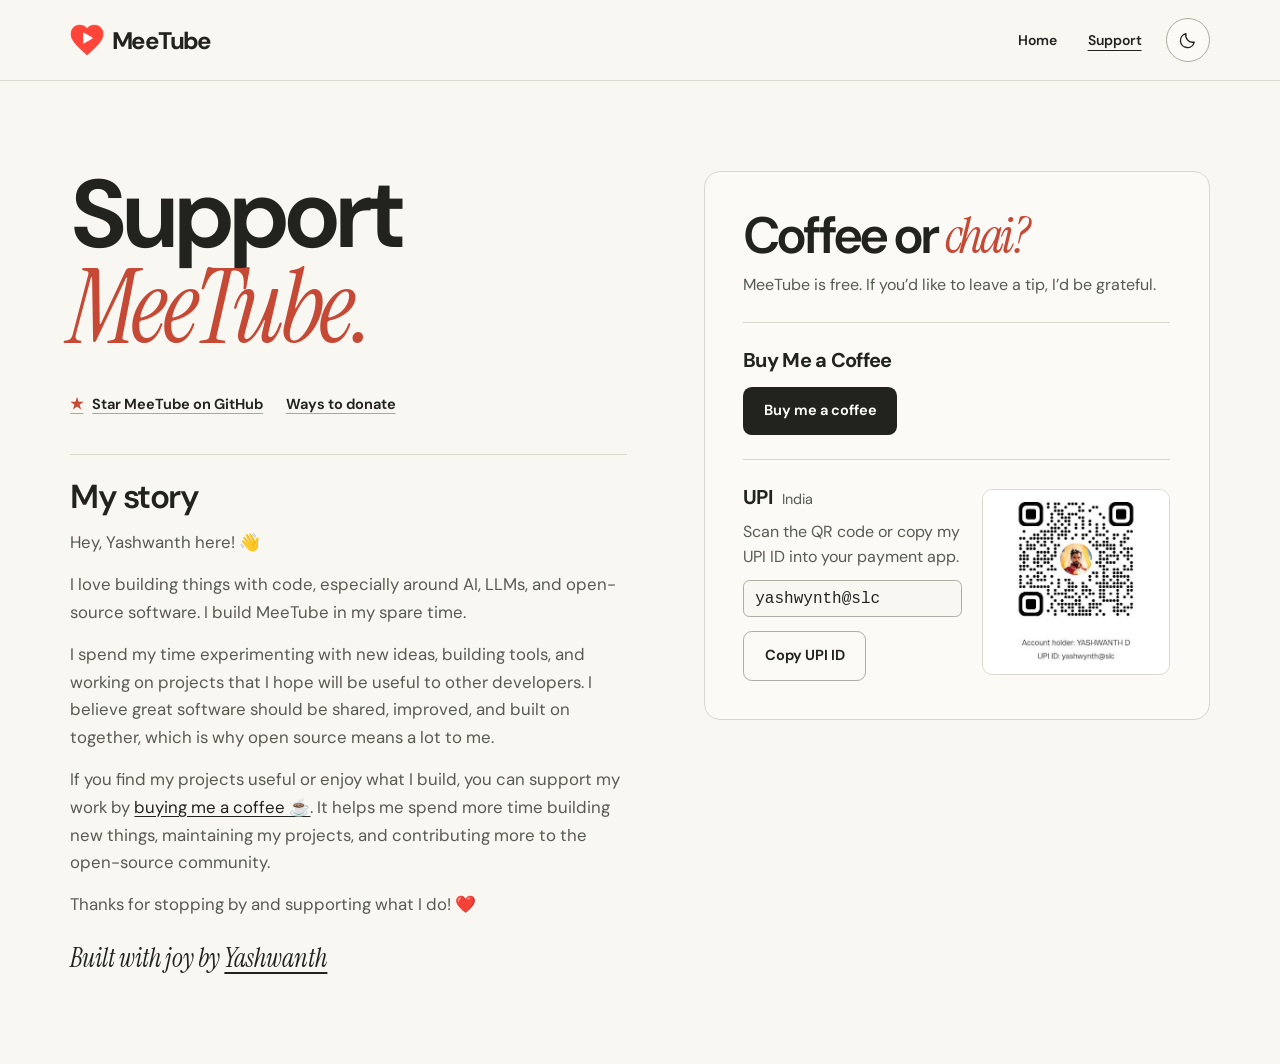
==== support.html @ 882c5b37 "Add MeeTube landing site and TV installation guide" ====
<!doctype html>
<html lang="en">
<head>
  <meta charset="utf-8">
  <meta name="viewport" content="width=device-width, initial-scale=1">
  <meta name="theme-color" content="#f9f7f2">
  <meta name="description" content="Enjoying MeeTube? Give it a star on GitHub or send Yashwanth an optional tip through Buy Me a Coffee or UPI.">
  <title>Support MeeTube</title>
  <link rel="icon" type="image/png" href="meetube-heart.png">
  <script src="theme.js"></script>
  <script src="support.js" defer></script>
  <link rel="stylesheet" href="styles.css">
</head>
<body class="support-page">
  <a class="skip-link" href="#main">Skip to content</a>
  <header class="site-header">
    <nav class="wrap nav support-nav" aria-label="Main navigation">
      <a class="brand" href="index.html" aria-label="MeeTube home"><img src="meetube-heart.png" width="35" height="32" alt="">MeeTube</a>
      <div class="nav-links">
        <a href="index.html">Home</a>
        <a href="support.html" aria-current="page">Support</a>
      </div>
      <button class="theme-toggle" type="button" aria-label="Dark theme" aria-pressed="false" hidden>
        <svg class="icon" viewBox="0 0 24 24" fill="none" stroke="currentColor" stroke-width="1.7" stroke-linecap="round" stroke-linejoin="round" aria-hidden="true">
          <path class="moon" d="M20.5 14A8.8 8.8 0 0 1 10 3.5 8.8 8.8 0 1 0 20.5 14Z"/>
          <g class="sun"><circle cx="12" cy="12" r="4"/><path d="M12 2v2m0 16v2M2 12h2m16 0h2M5 5l1.5 1.5m11 11L19 19M5 19l1.5-1.5m11-11L19 5"/></g>
        </svg>
      </button>
    </nav>
  </header>

  <main class="wrap support-layout" id="main">
    <div class="support-note">
      <h1>Support <em>MeeTube.</em></h1>
      <div class="support-shortcuts">
        <a class="text-link" href="https://github.com/yashoncode/meetube"><span class="star-icon" aria-hidden="true">★</span>Star MeeTube on GitHub</a>
        <a class="text-link" href="#donate">Ways to donate</a>
      </div>
      <section class="maker-story" aria-labelledby="story-heading">
        <h2 id="story-heading">My story</h2>
        <p>Hey, Yashwanth here! 👋</p>
        <p>I love building things with code, especially around AI, LLMs, and open-source software. I build MeeTube in my spare time.</p>
        <p>I spend my time experimenting with new ideas, building tools, and working on projects that I hope will be useful to other developers. I believe great software should be shared, improved, and built on together, which is why open source means a lot to me.</p>
        <p>If you find my projects useful or enjoy what I build, you can support my work by <a href="https://buymeacoffee.com/yashwynth">buying me a coffee ☕</a>. It helps me spend more time building new things, maintaining my projects, and contributing more to the open-source community.</p>
        <p>Thanks for stopping by and supporting what I do! ❤️</p>
      </section>
      <p class="maker-signature">Built with joy by <a href="https://github.com/yashoncode">Yashwanth</a></p>
    </div>

    <section class="support-panel" id="donate" aria-labelledby="tip-heading" tabindex="-1">
      <h2 id="tip-heading">Coffee or <em>chai?</em></h2>
      <p>MeeTube is free. If you’d like to leave a tip, I’d be grateful.</p>
      <div class="support-method">
        <h3>Buy Me a Coffee</h3>
        <a class="button" href="https://buymeacoffee.com/yashwynth">Buy me a coffee</a>
      </div>
      <div class="support-method upi-method">
        <div>
          <h3>UPI <span>India</span></h3>
          <p>Scan the QR code or copy my UPI ID into your payment app.</p>
          <label class="visually-hidden" for="upi-id">UPI ID</label>
          <input id="upi-id" class="upi-id" type="text" value="yashwynth@slc" readonly spellcheck="false">
          <button class="button upi-copy" id="copy-upi" type="button" hidden>Copy UPI ID</button>
          <p class="copy-status" id="copy-status" role="status"></p>
        </div>
        <img class="upi-qr" src="upi-qr.jpeg" width="400" height="397" alt="Scan with a UPI app to pay Yashwanth D at yashwynth@slc.">
      </div>
    </section>
  </main>
</body>
</html>
---- styles.css ----
@font-face { font-family: 'DM Sans'; src: url('fonts/dm-sans.woff2') format('woff2'); font-style: normal; font-weight: 400 800; font-display: swap; }
@font-face { font-family: 'Instrument Serif'; src: url('fonts/instrument-serif-italic.woff2') format('woff2'); font-style: italic; font-weight: 400; font-display: swap; }
:root {
  color-scheme: light;
  --paper: #f9f7f2;
  --ink: #22231f;
  --muted: #585a52;
  --rule: #d9d7ce;
  --accent: #c64935;
  --surface: #fbfaf6;
  --panel: #eeede5;
  --action: #22231f;
  --action-text: #fffefa;
  --action-hover: #45463e;
  --focus: #13588a;
  --subtle-border: #adada3;
  --serif: "Instrument Serif", Georgia, "Times New Roman", serif;
  --mono: "SFMono-Regular", Consolas, "Liberation Mono", monospace;
  font-family: "DM Sans", Arial, sans-serif;
  color: var(--ink);
  background: var(--paper);
}

:root[data-theme="dark"] {
  color-scheme: dark;
  --paper: #181919;
  --ink: #f8f3ee;
  --muted: #c0bbb5;
  --rule: #444240;
  --accent: #ff9c83;
  --surface: #222323;
  --panel: #252525;
  --action: #ffb39f;
  --action-text: #281b17;
  --action-hover: #ffc9b8;
  --focus: #9bcfff;
  --subtle-border: #696560;
}

@media (prefers-color-scheme: dark) {
  :root:not([data-theme]) {
    color-scheme: dark;
    --paper: #181919;
    --ink: #f8f3ee;
    --muted: #c0bbb5;
    --rule: #444240;
    --accent: #ff9c83;
    --surface: #222323;
    --panel: #252525;
    --action: #ffb39f;
    --action-text: #281b17;
    --action-hover: #ffc9b8;
    --focus: #9bcfff;
    --subtle-border: #696560;
  }
}

*, *::before, *::after { box-sizing: border-box; }
html { scroll-behavior: smooth; }
body, h1, h2, h3, p, dl, dd, fieldset { margin: 0; }
a { color: inherit; text-decoration: none; }
img { display: block; }
::selection { background: #ffd1bf; color: #231e19; }
:focus-visible { outline: 3px solid var(--focus); outline-offset: 4px; }
section[id] { scroll-margin-top: 2rem; }
.wrap { width: min(1240px, 89%); margin-inline: auto; }
.icon { width: 1.15em; height: 1.15em; flex: none; }
.icon-library { position: absolute; width: 0; height: 0; overflow: hidden; }
.visually-hidden {
  position: absolute;
  width: 1px; height: 1px;
  margin: -1px; padding: 0; border: 0;
  clip-path: inset(50%); overflow: hidden; white-space: nowrap;
}
.skip-link {
  position: absolute; z-index: 10;
  top: .5rem; left: 1rem; padding: .8rem 1rem;
  transform: translateY(-160%);
  background: var(--surface); border-radius: .4rem;
}
.skip-link:focus { transform: none; }

.site-header { border-bottom: 1px solid var(--rule); }
.nav, .nav-links, .brand, .github-link, .actions, .button, .text-link,
.compatibility, .switcher, .switcher label, .footer-row, .site-footer nav, .site-footer nav a {
  display: flex; align-items: center;
}
.nav { min-height: 80px; justify-content: space-between; gap: 1.5rem; }
.brand { gap: .46rem; font-size: 1.5rem; font-weight: 750; letter-spacing: -.065em; }
.brand img { width: 1.42em; height: auto; }
.nav-links { margin-left: auto; gap: clamp(1.25rem, 2.4vw, 2.4rem); font-size: .875rem; font-weight: 600; }
.nav-links > a { display: inline-flex; align-items: center; min-height: 44px; }
.nav-links .github-link {
  gap: .42rem; min-height: 42px; padding-inline: .83rem; border-radius: 99px 0 0 99px;
}
.nav a:hover, .text-link:hover, .site-footer a:hover { color: var(--accent); }
.github-group:hover, .github-group:focus-within { border-color: var(--ink); }

.hero {
  display: grid;
  grid-template-columns: minmax(0, .91fr) minmax(0, 1.09fr);
  align-items: center;
  gap: clamp(2rem, 4.4vw, 4.8rem);
  padding-block: clamp(2.7rem, 4.1vw, 4rem) clamp(3.5rem, 5.2vw, 5rem);
}
.eyebrow {
  display: flex; align-items: center; gap: .68rem;
  font: 600 .79rem/1.4 var(--mono);
  letter-spacing: .12em;
  text-transform: uppercase;
}
.eyebrow span { width: 1.9rem; height: 2px; background: var(--accent); }
.hero-copy { container-type: inline-size; }
h1 {
  margin: clamp(1.4rem, 2vw, 2rem) 0 1.55rem;
  font-size: clamp(3.5rem, 20cqi, 7.15rem);
  font-weight: 650;
  line-height: .92;
  letter-spacing: -.073em;
}
h1 em, h2 em { font-family: var(--serif); font-weight: 400; }
h1 em {
  display: block;
  color: var(--accent);
  margin-top: .025em; margin-left: -.025em;
  font-size: 1.065em; letter-spacing: -.045em; white-space: nowrap;
}
.intro { max-width: 25em; font-size: clamp(1.04rem, 1.35vw, 1.2rem); line-height: 1.55; color: var(--muted); }
.actions { gap: 1.45rem; flex-wrap: wrap; margin-top: 1.9rem; }
.button, .text-link {
  justify-content: center; width: fit-content; min-height: 48px;
  font-size: .91rem; font-weight: 650;
}
.button {
  gap: .63rem; padding: .9rem 1.28rem;
  background: var(--action); color: var(--action-text); border-radius: .55rem;
  transition: background-color .15s;
}
.button:hover { background: var(--action-hover); }
.button .icon { width: 1.15rem; height: 1.15rem; }
.text-link { text-decoration: underline; text-decoration-color: #aaa89c; text-underline-offset: .3em; }
.compatibility {
  margin-top: 1rem; gap: .37rem; color: var(--muted);
  font: .8rem/1.5 var(--mono);
}

/* The entire preview is a native radio group, including on a file:// URL. */
.showcase {
  position: relative; isolation: isolate;
  width: 100%; min-width: 0; min-inline-size: 0; aspect-ratio: 1.23;
  padding: 0; border: 0; border-radius: 1.15rem; overflow: hidden;
  background: #ee6044;
}
.studio, .studio::before, .studio::after { position: absolute; inset: 0; }
.studio {
  background: radial-gradient(ellipse at 23% 5%, #ff9d70 0%, transparent 56%),
    linear-gradient(133deg, #f67a51, #f26647 51%, #d94a36);
}
.studio::before {
  content: "";
  background: radial-gradient(circle, #752f20 .7px, transparent 1px) 0 0 / 3px 3px;
  opacity: .37;
  mask-image: linear-gradient(132deg, #0006, transparent 37%, #0002 58%, #000);
}
.studio::after {
  content: ""; inset: 2.7%;
  --trim: #3f231e70;
  background:
    linear-gradient(var(--trim),var(--trim)) left top / 14px 1px,
    linear-gradient(var(--trim),var(--trim)) left top / 1px 14px,
    linear-gradient(var(--trim),var(--trim)) right top / 14px 1px,
    linear-gradient(var(--trim),var(--trim)) right top / 1px 14px,
    linear-gradient(var(--trim),var(--trim)) left bottom / 14px 1px,
    linear-gradient(var(--trim),var(--trim)) left bottom / 1px 14px,
    linear-gradient(var(--trim),var(--trim)) right bottom / 14px 1px,
    linear-gradient(var(--trim),var(--trim)) right bottom / 1px 14px;
  background-repeat: no-repeat;
}
.artwork { position: absolute; inset: 6% 3.5% max(17%, 66px); }
.record, .mini-vinyl {
  border-radius: 50%;
  background:
    repeating-radial-gradient(circle closest-side, transparent 0 1.6%, #05050466 1.76% 1.98%, transparent 2.18% 2.45%),
    repeating-radial-gradient(circle closest-side, #bcb7aa68 0 .35%, #0001 .55% .94%, #0008 1.08% 1.4%),
    conic-gradient(from 20deg, #171715, #53514d 17deg, #222321 43deg, #101110 70deg, #232321 111deg, #69665e 147deg, #222320 166deg, #10110f 192deg, #373733 220deg, #5b5951 239deg, #171715 269deg, #343332 307deg, #151614);
  border: 1px solid #262622;
  box-shadow: inset 0 0 0 2px #242421, inset 0 0 0 3px #aaa79b77;
}
.record {
  position: absolute; top: 52%; left: 61.5%; width: 62%; aspect-ratio: 1;
  transform: translate(-50%, -50%) rotate(-11deg);
  box-shadow: inset 0 0 0 2px #191a17, inset 0 0 0 3px #a4a09399,
    1px 3px 1px #342b24, 4px 10px 12px #682f2540, 12px 22px 25px #6e2c203f;
}
.record-label {
  position: absolute; inset: 33.8%; overflow: hidden;
  display: grid; place-items: center;
  border-radius: 50%; border: 2px solid #10110f;
  background: radial-gradient(circle, transparent 0 17%, #7c72662e 17.5% 18.2%, transparent 19%),
    linear-gradient(to bottom, #eee5ce 0 60%, #d9694d 60% 64%, #e98b64 64%);
  box-shadow: 0 0 0 3px #22221e, 0 0 0 4px #8f8a7b66;
}
.record-label img { position: absolute; top: 12%; width: 23%; }
.record-label::after {
  content: ""; position: absolute; bottom: 17%; left: 37%; width: 26%; height: 5%;
  border-block: 1px solid #4d352a;
}
.spindle {
  width: 8%; aspect-ratio: 1; border-radius: 50%;
  background: #9c483a; box-shadow: inset 1px 2px 2px #29241e, 0 1px #fff9;
}
.phone {
  position: absolute; top: 50%; left: 37%; height: 97%; aspect-ratio: 653 / 1410;
  transform: translate(-50%, -50%) rotate(-10deg);
  padding: 1.08%; border: 1px solid #353633; border-radius: 16% / 7.5%;
  background: linear-gradient(110deg, #e4e2d9, #777771 5%, #252621 19%, #98988c 43%, #383a36 74%, #9b9d93 93%, #262822);
  box-shadow: inset 0 0 0 1px #d6d6cb9c, 2px 3px 0 #30312d, 3px 5px 0 #242421,
    6px 11px 10px #14160f52, 14px 24px 28px #59302365;
}
.phone-glass {
  position: relative; width: 100%; height: 100%;
  overflow: hidden; border: 2px solid #10110f;
  border-radius: 13% / 6.1%; background: black;
  box-shadow: 0 0 0 2px #0d0e0c;
}
.phone-glass::after {
  content: ""; position: absolute; width: 3.1%; aspect-ratio: 1;
  left: 48.45%; top: 1.5%; border-radius: 50%;
  background: radial-gradient(circle at 60% 35%, #354451, #0c1015 55%, #050508);
  box-shadow: 0 0 0 1px #101014;
}
.phone-glass img { width: 100%; height: 100%; object-fit: cover; }
.phone-keys {
  position: absolute; top: 23%; left: -2.6px;
  width: 2px; height: 12%; border-radius: 2px 0 0 2px;
  background: linear-gradient(#6a6d65, #292a25);
}
.phone-keys::after {
  content: ""; position: absolute; top: 125%; left: 0; width: 100%; height: 53%;
  border-radius: inherit; background: inherit;
}
.music-screen, #preview-music:checked ~ .artwork .video-screen { display: none; }
#preview-music:checked ~ .artwork .music-screen { display: block; }
#preview-music:checked ~ .studio {
  background: radial-gradient(ellipse at 23% 5%, #c4d9bc, transparent 58%),
    linear-gradient(133deg, #a1b9a3, #85a999 55%, #5d877e);
}
#preview-music:checked ~ .artwork .spindle { background: #7e9f90; }
.switcher {
  color: #22231f; --ink: #22231f;
  position: absolute; bottom: 4.4%; left: 50%; transform: translateX(-50%);
  gap: 2px; padding: 3px;
  border: 1px solid #382a2140; border-radius: 99px; background: #faf7f0;
  box-shadow: 0 2px 5px #41271a24;
}
.switcher label {
  gap: .4rem; justify-content: center; min-height: 40px; padding: 0 .92rem;
  border-radius: 99px; cursor: pointer; user-select: none;
  font-size: .76rem; font-weight: 650;
}
.switcher label:hover { background: #e5e2d8; }
#preview-video:checked ~ .switcher [for="preview-video"],
#preview-music:checked ~ .switcher [for="preview-music"] { background: var(--ink); color: white; }
#preview-video:focus-visible ~ .switcher [for="preview-video"],
#preview-music:focus-visible ~ .switcher [for="preview-music"] { outline: 3px solid #13588a; outline-offset: 2px; }

.features { padding: clamp(2.4rem, 3.6vw, 3.5rem) 0 clamp(3.6rem, 5.8vw, 5.6rem); border-top: 1px solid var(--rule); }
h2 { font-size: clamp(2.75rem, 4.4vw, 4.15rem); font-weight: 600; line-height: 1.03; letter-spacing: -.075em; }
h2 em { letter-spacing: -.068em; }
.feature-grid { display: grid; grid-template-columns: repeat(3, minmax(0, 1fr)); gap: 1.25rem; margin-top: 1.9rem; }
.feature-card { overflow: hidden; border: 1px solid var(--rule); border-radius: .85rem; background: var(--surface); }
.feature-copy { padding: 1.35rem 1.45rem 1.55rem; }
.feature-copy h3 { font-size: clamp(1.25rem, 1.7vw, 1.55rem); font-weight: 650; line-height: 1.2; letter-spacing: -.047em; }
.feature-copy p, .install-intro, .build-info p { color: var(--muted); line-height: 1.6; }
.feature-copy p { font-size: .94rem; margin-top: .6rem; }
.miniature {
  --ink: #22231f;
  position: relative; display: grid; place-items: center; overflow: hidden;
  height: clamp(8.2rem, 12vw, 10.7rem); border-bottom: 1px solid #35382e15;
}
.miniature::before {
  content: ""; position: absolute; inset: 0;
  background: radial-gradient(circle, #4d403544 .7px, transparent .95px) 0 0 / 3.3px 3.3px;
  mask-image: linear-gradient(135deg, #0007, transparent 53%, #0008);
}
.playback-art { background: #f3d9cc; }
.mini-player {
  position: relative; width: 55%; max-width: 205px; height: 58%;
  transform: rotate(-6deg); border: 1px solid #665548;
  background: #fff1df; border-radius: .6rem;
  box-shadow: 4px 5px 0 #cc7053, 5px 6px 0 #665548, 6px 10px 12px #6d453120;
}
.play-disc {
  position: absolute; top: 16%; left: 8%; height: 45%; aspect-ratio: 1;
  display: grid; place-items: center; border-radius: 50%; background: var(--ink);
}
.play-disc::before {
  content: ""; width: 31%; height: 37%; margin-left: 6%;
  background: #fff2dc; clip-path: polygon(0 0, 100% 50%, 0 100%);
}
.waveform {
  position: absolute; left: 37%; right: 8%; top: 20%; height: 37%;
  background: repeating-linear-gradient(90deg, #a94130 0 2px, transparent 2px 5px);
  clip-path: polygon(0 44%,8% 31%,16% 0,26% 38%,36% 22%,43% 40%,55% 9%,62% 25%,71% 6%,82% 37%,90% 25%,100% 46%,100% 59%,90% 73%,82% 60%,71% 91%,62% 75%,55% 95%,43% 61%,36% 78%,26% 65%,16% 100%,8% 69%,0 57%);
}
.scrubber {
  position: absolute; bottom: 18%; left: 9%; right: 8%; height: 3px; border-radius: 2px;
  background: linear-gradient(90deg, #bf4d34 0 61%, #d3c4b0 61%);
}
.scrubber::after { content: ""; position: absolute; left: 61%; top: 50%; translate: -50% -50%; width: 8px; height: 8px; border-radius: 50%; background: #b74831; }
.music-art { background: #e9dfbb; }
.mini-album { position: relative; width: 47%; max-width: 172px; height: 76%; transform: rotate(-8deg); }
.mini-vinyl { position: absolute; top: 5%; right: 0; height: 89%; aspect-ratio: 1; box-shadow: 2px 4px 5px #51462e30; }
.mini-vinyl::before {
  content: ""; position: absolute; inset: 34%; border-radius: 50%;
  background: radial-gradient(circle, #302d24 0 8%, #e9c98f 9%);
}
.sleeve {
  position: absolute; left: 0; top: 4%; height: 91%; aspect-ratio: 1;
  border: 1px solid #994c32; border-radius: 2px;
  background: repeating-radial-gradient(ellipse at -10% 115%, transparent 0 8%, #f9d0a14a 8.5% 9.4%, transparent 10% 12%), #d66043;
  box-shadow: inset 3px 0 0 #e88a65, 2px 5px 7px #51462e3a;
}
.equalizer {
  position: absolute; inset: 22%;
  background: repeating-linear-gradient(90deg, #fff0c7 0 9%, transparent 9% 15%);
  clip-path: polygon(0 38%,15% 38%,15% 18%,30% 18%,30% 31%,45% 31%,45% 0,60% 0,60% 22%,75% 22%,75% 11%,90% 11%,90% 37%,100% 37%,100% 74%,90% 74%,90% 90%,75% 90%,75% 78%,60% 78%,60% 100%,45% 100%,45% 68%,30% 68%,30% 85%,15% 85%,15% 63%,0 63%);
}
.download-art { background: #dbe4d6; }
.file-stack { position: relative; width: 53%; max-width: 192px; height: 54%; transform: rotate(-6deg); }
.file-stack > span {
  position: absolute; inset: 14% 2% 2%; border: 1px solid #667868; border-radius: .5rem;
}
.file-back { background: #91a795; transform: translate(4%, -23%) rotate(6deg); }
.file-middle { background: #cfdbcd; transform: translate(2%, -12%) rotate(3deg); }
.file-front {
  display: flex; align-items: center; gap: 7%; padding: 0 8%;
  background: #f3f3e8; box-shadow: 1px 5px 7px #3a4d3930;
}
.file-icon { width: 26%; aspect-ratio: 1; display: grid; place-items: center; color: #f7f3df; background: #3d5549; border-radius: .3rem; }
.file-icon .icon { width: 63%; height: 63%; }
.file-lines { width: 33%; height: 11px; border-top: 3px solid #4e5a4d; }
.file-lines::before { content: ""; display: block; width: 65%; margin-top: 4px; border-top: 2px solid #a4aea1; }
.file-check { margin-left: auto; width: 1.4rem; height: 1.4rem; padding: .22rem; border-radius: 50%; color: #395448; background: #d3dfce; }

.tv-section {
  display: grid; grid-template-columns: minmax(0, .8fr) minmax(0, 1.2fr);
  align-items: center; gap: clamp(2rem, 5vw, 5rem);
  padding-block: clamp(2.7rem, 5.5vw, 5rem);
  border-top: 1px solid var(--rule);
}
.tv-copy h2 em { color: var(--accent); }
.tv-copy .intro { margin: 1rem 0 1.5rem; }
.file-meta { color: var(--muted); font: .8rem/1.5 var(--mono); }
.tv-copy .file-meta { margin-top: .65rem; }
.tv-stage {
  display: grid; place-items: center;
  padding: 8% 6% 11%; border: 1px solid #cbcfc1; border-radius: 1rem;
  background: radial-gradient(ellipse at 30% 10%, #e6ebdb, transparent 75%), #cad5c5;
}
.tv-set {
  position: relative; width: 100%; padding: clamp(3px, .45vw, 7px);
  background: #252722; border: 1px solid #4d5147; border-radius: .55rem;
  box-shadow: 0 .65rem 1.1rem -.45rem #35433080;
}
.tv-set img { width: 100%; height: auto; border-radius: .2rem; }
.tv-set::before, .tv-set::after {
  content: ""; position: absolute; left: 50%; transform: translateX(-50%); background: #383c34;
}
.tv-set::before { top: 100%; width: 10%; height: 4%; }
.tv-set::after { top: 104%; width: 28%; height: 1.6%; border-radius: 50% 50% 2px 2px; }

.install {
  padding: clamp(2rem, 4vw, 3.75rem);
  margin-bottom: clamp(3rem, 5.5vw, 5rem);
  border: 1px solid var(--rule); border-radius: 1rem; background: var(--panel);
}
.install h2 { font-size: clamp(2.4rem, 3.7vw, 3.3rem); }
.install-intro { max-width: 66ch; margin: .85rem 0 1.6rem; }
.platform-grid { display: grid; grid-template-columns: repeat(2, minmax(0, 1fr)); gap: 1rem; align-items: start; }
.platform-download {
  min-width: 0; padding: clamp(1rem, 2.5vw, 2rem);
  border: 1px solid var(--rule); border-radius: .8rem; background: var(--paper);
}
.platform-download h3, .build-info h3 { font-size: 1.35rem; line-height: 1.2; letter-spacing: -.04em; }
.platform-download .file-meta { margin: .5rem 0 1rem; }
.build-label { margin-top: 1.4rem; font-size: .88rem; font-weight: 650; }
.smaller-builds { list-style: none; margin: 0 0 .6rem; padding: 0; }
.smaller-builds li {
  display: flex; align-items: baseline; justify-content: space-between; flex-wrap: wrap;
  column-gap: .5rem; padding-block: .45rem; border-bottom: 1px solid var(--rule);
}
.smaller-builds span { color: var(--muted); font: .76rem/1.5 var(--mono); white-space: nowrap; }
.smaller-builds a, .release-notes, .release-origin, .build-info a {
  font-size: .88rem; text-decoration: underline; text-underline-offset: .19em;
}
.install a:not(.button):hover, .checksums summary:hover { color: var(--accent); }
.release-notes { display: inline-block; padding-block: .3rem; }
.checksums { margin-top: .8rem; border-top: 1px solid var(--rule); }
.checksums summary { padding-top: .85rem; width: fit-content; cursor: pointer; font-size: .9rem; font-weight: 600; }
.checksums dl > div { margin-top: 1rem; }
.checksums code { font: .78rem/1.5 var(--mono); overflow-wrap: anywhere; }
.checksums dt { font-weight: 600; }
.checksums dd { margin-top: .2rem; color: var(--muted); }
.checksums dd code { display: block; -webkit-user-select: all; user-select: all; }
.build-info { margin-top: 1.75rem; }
.build-info p { max-width: 70ch; margin: .45rem 0 .7rem; font-size: .93rem; }
.build-links { display: flex; flex-wrap: wrap; gap: .5rem 1.25rem; }
.site-footer { border-top: 1px solid var(--rule); }
.footer-row { min-height: 88px; justify-content: space-between; gap: 1rem; }
.site-footer .brand { font-size: 1.08rem; }
.site-footer nav { gap: 1.5rem; }
.site-footer nav a { min-height: 44px; gap: .3rem; font-size: .83rem; }
.site-footer nav .icon { width: .9rem; }

@media (max-width: 1050px) {
  .hero { gap: 2rem; }
  .actions { gap: .9rem; }
  .feature-copy { padding-inline: 1.1rem; }
}
@media (max-width: 860px) {
  .wrap { width: min(90%, 680px); }
  .hero { grid-template-columns: 1fr; gap: 2.2rem; }
  .hero-copy { max-width: 35rem; }
  .showcase { aspect-ratio: 1.4; }
  .record { width: 58%; }
  .feature-grid { grid-template-columns: 1fr; gap: 1rem; }
  .feature-card { display: grid; grid-template-columns: .78fr 1fr; align-items: stretch; }
  .miniature { min-height: 10rem; height: 100%; border: 0; border-right: 1px solid #35382e15; }
  .feature-copy { align-self: center; padding: 1.3rem; }
  .mini-album { height: min(72%, 110px); width: 58%; }
  .tv-section { grid-template-columns: 1fr; gap: 1.5rem; }
  .tv-copy .intro { max-width: 38em; }
}
@media (max-width: 680px) {
  .platform-grid { grid-template-columns: 1fr; }
}
@media (max-width: 520px) {
  .wrap { width: 90%; }
  .nav { min-height: 64px; gap: .6rem; }
  .brand { font-size: 1.25rem; gap: .28rem; }
  .nav-links { gap: .95rem; font-size: .81rem; }
  .nav-links .github-link { padding: .45rem .65rem; }
  .hero { gap: 1.75rem; padding-block: 2.3rem 2.5rem; }
  .eyebrow { font-size: .75rem; }
  h1 { margin: 1.2rem 0 1.15rem; }
  .intro { max-width: 24em; font-size: 1rem; }
  .actions { margin-top: 1.3rem; gap: .8rem; }
  .button, .text-link { font-size: .83rem; }
  .button { padding-inline: .95rem; }
  .compatibility { margin-top: .65rem; font-size: .76rem; }
  .showcase { aspect-ratio: 1.13; border-radius: .85rem; }
  .artwork { inset: 7% 2% max(21%, 59px); }
  .record { width: 62%; }
  .phone { padding: 1%; }
  .switcher { bottom: 4%; }
  .switcher label { min-height: 40px; padding-inline: .8rem; font-size: .81rem; }
  .feature-grid { margin-top: 1.35rem; }
  .feature-card { display: block; }
  .miniature { height: 9.4rem; min-height: 0; border-right: 0; border-bottom: 1px solid #35382e15; }
  .mini-album { width: 10rem; }
  .install { padding: 1.45rem; }
  .footer-row { flex-wrap: wrap; padding-block: .7rem; }
  .site-footer nav { gap: .7rem; }
  .site-footer nav a { font-size: .77rem; }
}
@media (max-width: 380px) {
  .nav-links .github-link { min-width: 38px; justify-content: center; }
  .actions { gap: .7rem; }
  .button, .text-link { font-size: .8rem; }
  .install { padding: 1.1rem; }
}
@media (prefers-reduced-motion: reduce) {
  html { scroll-behavior: auto; }
  .button { transition: none; }
}
@media (forced-colors: active) {
  .switcher label { border: 1px solid ButtonText; }
  #preview-video:checked ~ .switcher [for="preview-video"],
  #preview-music:checked ~ .switcher [for="preview-music"] { border: 3px solid Highlight; }
}

.motion-toggle {
  position: absolute;
  z-index: 5;
  top: 1rem;
  right: 1rem;
  display: grid;
  width: 2.75rem;
  height: 2.75rem;
  place-items: center;
  border: 1px solid rgb(255 255 255 / .4);
  border-radius: 50%;
  background: rgb(28 22 24 / .7);
  color: white;
  cursor: pointer;
}
.motion-toggle:hover { background: #211b1c; }
.motion-toggle svg { width: 1.15rem; height: 1.15rem; fill: currentColor; }
.motion-toggle .play-shape, .motion-toggle[data-paused="true"] .pause-shape { display: none; }
.motion-toggle[data-paused="true"] .play-shape { display: block; }
.record-sheen {
  position: absolute;
  inset: 1.4%;
  border-radius: 50%;
  pointer-events: none;
  background: conic-gradient(from 22deg, transparent 8%, rgb(255 235 226 / .17) 17%, transparent 26% 54%, rgb(255 235 226 / .15) 66%, transparent 77%);
  mask-image: radial-gradient(circle closest-side, transparent 29%, #000 31%);
}
@media (prefers-reduced-motion: no-preference) {
  .record-sheen, .record-label { animation: pressing-turn 14s linear infinite paused; }
  .phone { animation: handset-float 6.2s ease-in-out infinite paused; }
  .artwork { translate: var(--drift-x, 0) var(--drift-y, 0); transition: translate .24s ease-out; }
  .equalizer b { animation: equalizer-beat var(--beat, .78s) ease-in-out infinite alternate paused; }
  .equalizer b:nth-child(even) { animation-direction: alternate-reverse; }
  .motion-enabled .showcase:not(.offscreen) :is(.phone, .record-sheen, .record-label),
  .motion-enabled .miniature:not(.offscreen) .equalizer b { animation-play-state: running; }
}
@keyframes pressing-turn { to { transform: rotate(1turn); } }
@keyframes handset-float {
  0%, 100% { translate: 0 0; }
  50% { translate: 1px -8px; }
}
@keyframes equalizer-beat {
  from { transform: scaleY(.36); }
  to { transform: scaleY(1); }
}
.equalizer {
  display: flex;
  align-items: center;
  justify-content: space-between;
  background: none;
  clip-path: none;
}
.equalizer b { width: 9%; height: 45%; background: #fff0c7; }
.equalizer b:nth-child(2) { height: 78%; --beat: .91s; }
.equalizer b:nth-child(3) { height: 58%; --beat: .66s; }
.equalizer b:nth-child(4) { height: 100%; --beat: .84s; }
.equalizer b:nth-child(5) { height: 72%; --beat: .73s; }
.equalizer b:nth-child(6) { height: 88%; --beat: .95s; }
.equalizer b:nth-child(7) { height: 49%; --beat: .62s; }

@media (prefers-reduced-motion: no-preference) {
  .motion-enabled #preview-music:checked ~ .artwork .music-screen,
  .motion-enabled #preview-video:checked ~ .artwork .video-screen {
    animation: screen-arrival .35s ease-out;
 }
  .motion-enabled #preview-music:checked ~ .studio,
  .motion-enabled #preview-video:checked ~ .studio { animation: studio-arrival .4s ease-out; }
}
@keyframes screen-arrival {
  from { opacity: .55; transform: scale(1.025); }
  to { opacity: 1; transform: scale(1); }
}
@keyframes studio-arrival {
  from { opacity: .65; }
  to { opacity: 1; }
}
@media (max-width: 435px) {
  .github-link .git-name {
    display: inline;
    position: absolute;
    width: 1px;
    height: 1px;
    margin: -1px;
    clip-path: inset(50%);
    overflow: hidden;
    white-space: nowrap;
 }
  .motion-toggle { top: .65rem; right: .65rem; }
  .nav-links { gap: .72rem; }
}
@media (max-width: 350px) {
  .nav { gap: .4rem; }
  .nav-links { gap: .48rem; }
  .nav-links .github-link { gap: .32rem; padding-inline: .47rem; }
}

.github-group {
  display: inline-flex;
  align-items: stretch;
  border: 1px solid var(--subtle-border);
  border-radius: 2rem;
  white-space: nowrap;
}
.stars-link {
  display: inline-flex;
  align-items: center;
  gap: .36rem;
  padding-inline: .7rem .85rem;
  border-inline-start: 1px solid var(--rule);
  border-radius: 0 2rem 2rem 0;
  font-size: .82rem;
}
.github-group:has(.stars-link[hidden]) .github-link { border-radius: 2rem; }
.star-icon { color: var(--accent); }
[data-stars] { font-variant-numeric: tabular-nums; }
.stars-link [data-stars] { font-weight: 700; }
.theme-toggle {
  flex: 0 0 44px;
  display: grid;
  place-items: center;
  width: 44px;
  height: 44px;
  border: 1px solid var(--subtle-border);
  border-radius: 50%;
  background: var(--surface);
  color: var(--ink);
  cursor: pointer;
}
.theme-toggle:hover { color: var(--accent); border-color: currentColor; }
.theme-toggle .icon { width: 19px; height: 19px; }
.stars-link[hidden], .theme-toggle[hidden], .theme-toggle .sun, [data-theme="dark"] .theme-toggle .moon,
.motion-toggle[hidden] { display: none; }
[data-theme="dark"] .theme-toggle .sun { display: inline; }

#project-stars { display: block; padding-block: 1.15rem; scroll-margin: 1rem; }
#project-stars h2 { font: 650 1rem/1.4 "DM Sans", Arial, sans-serif; letter-spacing: -.02em; }
#project-stars h2 [data-stars] { color: var(--accent); }
.star-sources { display: flex; flex-wrap: wrap; gap: 0 1.1rem; list-style: none; padding: 0; margin: .15rem 0 0; }
.star-sources a { color: var(--muted); text-decoration: underline; text-underline-offset: .18em; }
.star-sources [data-stars] { color: var(--ink); font-weight: 650; }
@media (max-width: 680px) {
  .nav { gap: .65rem; }
  .nav-links { gap: .65rem; }

  .stars-link { padding-inline: .55rem .7rem; }
}
@media (max-width: 520px) {
  .star-label { position: absolute; width: 1px; height: 1px; overflow: hidden; clip-path: inset(50%); }
}
@media (max-width: 420px) {

  .footer-row { align-items: flex-start; }
  #project-stars { padding-block: .25rem; }
}

@media (max-width: 860px) {
  .nav {
    display: grid;
    grid-template-columns: auto auto minmax(0, 1fr) auto;
    grid-template-areas: "brand brand stars theme" "features install support .";
    gap: 0 .7rem;
    padding-block: .5rem .1rem;
  }
  .nav .brand { grid-area: brand; }
  .nav-links { display: contents; }
  .nav-links > a[href="#features"] { grid-area: features; }
  .nav-links > a[href="#install"] { grid-area: install; }
  .support-nav-link { grid-area: support; justify-self: start; }
  .github-group { grid-area: stars; justify-self: end; }
  .theme-toggle { grid-area: theme; }
}

.maker-credit { padding-block: 1.4rem; }
.maker-credit .brand { width: fit-content; margin-bottom: .55rem; }
.maker-credit p { font-size: .94rem; line-height: 1.6; color: var(--muted); }
.maker-credit a:not(.brand), .maker-signature a, .maker-story a {
  color: var(--ink);
  text-decoration: underline;
  text-underline-offset: .19em;
}
.maker-credit a:hover, .maker-signature a:hover, .maker-story a:hover { color: var(--accent); }

.support-nav [aria-current="page"] { text-decoration: underline; text-underline-offset: .35em; }
.support-layout {
  display: grid;
  grid-template-columns: minmax(0, 1.1fr) minmax(0, 1fr);
  gap: clamp(2.5rem, 6vw, 7rem);
  align-items: start;
  padding-block: clamp(3rem, 7vw, 7rem);
}
.support-note h1 { margin-top: 0; font-size: clamp(3.75rem, 7.5vw, 7rem); }
.support-shortcuts { display: flex; flex-wrap: wrap; column-gap: 1.4rem; }
.maker-story { max-width: 60ch; margin-top: 1.6rem; padding-top: 1.6rem; border-top: 1px solid var(--rule); }
.maker-story h2 { font-size: clamp(1.6rem, 2.6vw, 2.3rem); letter-spacing: -.045em; }
.maker-story p { margin-top: .9rem; font-size: 1.05rem; line-height: 1.65; color: var(--muted); }
.maker-signature { margin-top: 1.4rem; font: italic 1.65rem/1.25 var(--serif); }
.support-note .text-link { gap: .55rem; }
.support-panel {
  padding: clamp(1.3rem, 3vw, 2.75rem);
  border: 1px solid var(--rule);
  border-radius: 1rem;
  background: var(--surface);
}
.support-panel h2 { font-size: clamp(2.45rem, 4vw, 3.5rem); }
.support-panel h2 em { color: var(--accent); }
.support-panel p { margin-top: .65rem; color: var(--muted); line-height: 1.55; }
.support-method { margin-top: 1.5rem; padding-top: 1.5rem; border-top: 1px solid var(--rule); }
.support-method h3 { font-size: 1.25rem; letter-spacing: -.035em; }
.support-method h3 span { margin-left: .35rem; font-size: .9rem; font-weight: 400; letter-spacing: 0; color: var(--muted); }
.support-method .button { margin-top: .85rem; }
.upi-method { display: flex; flex-wrap: wrap; align-items: center; gap: 1.25rem; }
.upi-method > div { flex: 1 1 12rem; }
.upi-id {
  display: block; width: 100%; max-width: 17rem; min-width: 0; margin-top: .65rem; padding: .55rem .7rem;
  font: 1rem var(--mono); color: var(--ink); background: var(--paper);
  border: 1px solid var(--subtle-border); border-radius: .4rem;
}
.upi-qr { width: 11.75rem; max-width: 100%; height: auto; border: 1px solid var(--rule); border-radius: .65rem; }
.upi-copy { font-family: inherit; background: var(--surface); border: 1px solid var(--subtle-border); color: var(--ink); cursor: pointer; }
.upi-copy:hover { background: var(--panel); }
.upi-copy[hidden] { display: none; }
.support-panel .copy-status { font-size: .9rem; }
.copy-status:empty { margin: 0; }
@media (max-width: 860px) {
  .support-nav { display: flex; padding-block: .4rem; }
  .support-nav .nav-links { display: flex; }
  .support-layout { grid-template-columns: 1fr; }
}
@media (max-width: 680px) {
  .maker-credit { padding-block: .7rem; }
}

.tv-install-actions, .guide-jumps { display: flex; align-items: center; flex-wrap: wrap; gap: .25rem 1.25rem; }
.tv-guide { padding-bottom: 2.5rem; }
.tv-guide-intro, .guide-section {
  display: grid;
  grid-template-columns: minmax(0, .85fr) minmax(0, 1.15fr);
  gap: clamp(2rem, 6vw, 6rem);
}
.tv-guide-intro { align-items: center; padding-block: clamp(2.4rem, 6vw, 5.5rem); }
.tv-guide-intro h1 { margin-top: 0; font-size: clamp(3.2rem, 6.6vw, 6.3rem); }
.tv-guide-intro .tv-stage { max-width: 35rem; width: 100%; justify-self: end; }
.guide-jumps { margin-top: 1rem; }
.guide-jumps a, .guide-steps a, .guide-settings a {
  color: var(--ink); text-decoration: underline; text-underline-offset: .2em;
}
.guide-jumps a { display: inline-flex; align-items: center; min-height: 44px; font-size: .94rem; font-weight: 600; }
.guide-jumps a:hover, .guide-steps a:hover, .guide-settings a:hover { color: var(--accent); }
.guide-section { padding-block: clamp(2rem, 4vw, 3.75rem); border-top: 1px solid var(--rule); }
.guide-section h2 { max-width: 12ch; font-size: clamp(2.3rem, 4vw, 3.6rem); }
.guide-section h2 em { color: var(--accent); }
.guide-section p, .guide-steps { max-width: 65ch; line-height: 1.6; color: var(--muted); }
.guide-section p { margin-top: .75rem; }
.guide-section .button { margin-top: 1.2rem; }
.guide-steps { margin: 0; padding-left: 1.6em; }
.guide-steps li { padding-left: .35em; }
.guide-steps li + li { margin-top: 1rem; }
.guide-steps li::marker, .guide-steps strong, .guide-settings h3 { color: var(--ink); font-weight: 650; }
.guide-steps samp { font: .9em var(--mono); overflow-wrap: anywhere; }
.guide-settings h3 { font-size: 1.2rem; }
.guide-settings p + h3 { margin-top: 1.5rem; }
@media (max-width: 860px) {
  .tv-guide-intro, .guide-section { grid-template-columns: 1fr; gap: 1.5rem; }
  .tv-guide-intro .tv-stage { max-width: 27rem; justify-self: start; }
  .guide-section h2 { max-width: none; }
}
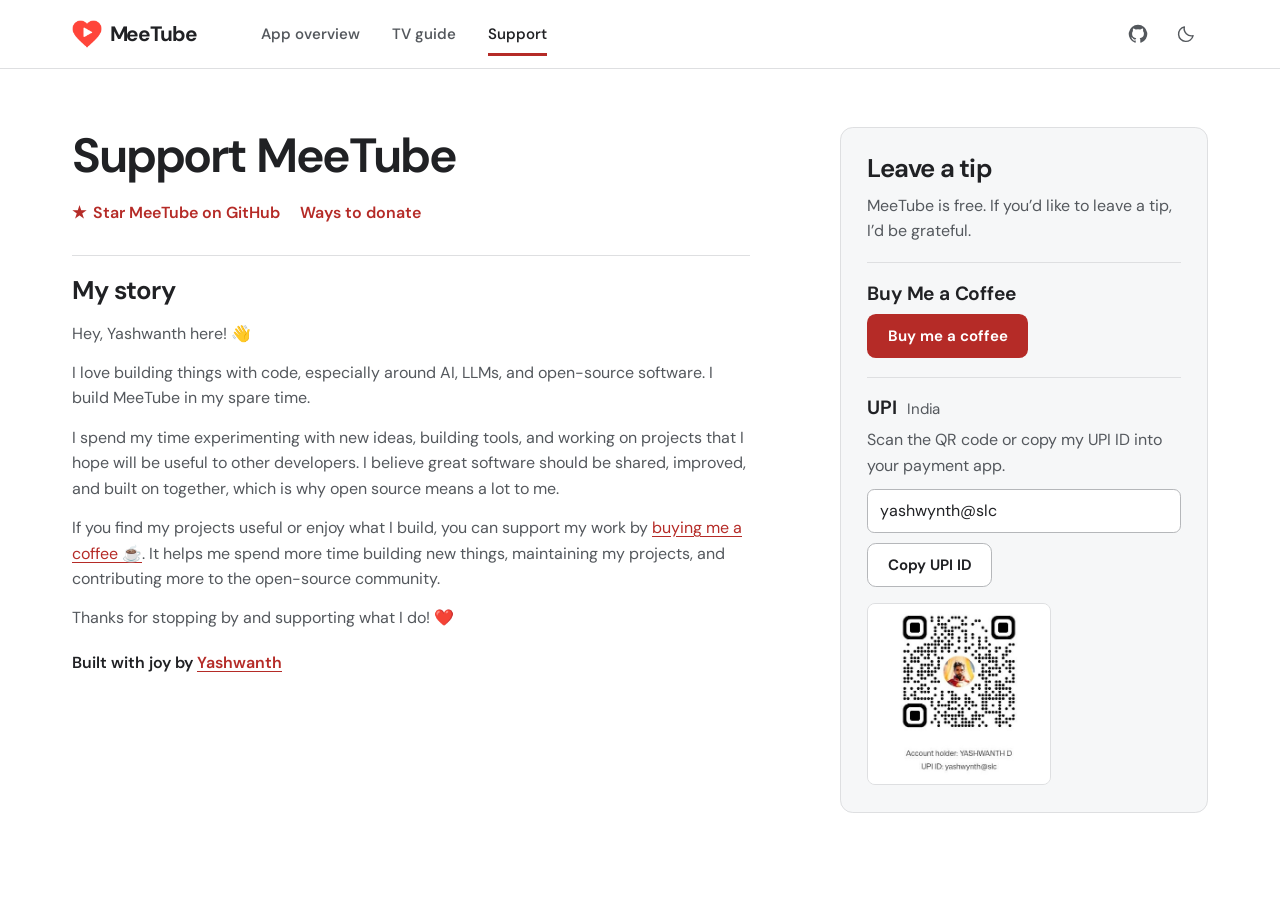
==== commit 03e570d1: "Redesign MeeTube as a minimal Android app listing" ====
--- a/support.html
+++ b/support.html
@@ -3,7 +3,7 @@
 <head>
   <meta charset="utf-8">
   <meta name="viewport" content="width=device-width, initial-scale=1">
-  <meta name="theme-color" content="#f9f7f2">
+  <meta name="theme-color" content="#ffffff">
   <meta name="description" content="Enjoying MeeTube? Give it a star on GitHub or send Yashwanth an optional tip through Buy Me a Coffee or UPI.">
   <title>Support MeeTube</title>
   <link rel="icon" type="image/png" href="meetube-heart.png">
@@ -14,24 +14,30 @@
 <body class="support-page">
   <a class="skip-link" href="#main">Skip to content</a>
   <header class="site-header">
-    <nav class="wrap nav support-nav" aria-label="Main navigation">
-      <a class="brand" href="index.html" aria-label="MeeTube home"><img src="meetube-heart.png" width="35" height="32" alt="">MeeTube</a>
+    <nav class="wrap nav" aria-label="Main navigation">
+      <a class="brand" href="index.html" aria-label="MeeTube home"><img src="meetube-heart.png" width="28" height="26" alt="">MeeTube</a>
       <div class="nav-links">
-        <a href="index.html">Home</a>
+        <a href="index.html">App overview</a>
+        <a href="tv-install.html">TV guide</a>
         <a href="support.html" aria-current="page">Support</a>
       </div>
-      <button class="theme-toggle" type="button" aria-label="Dark theme" aria-pressed="false" hidden>
-        <svg class="icon" viewBox="0 0 24 24" fill="none" stroke="currentColor" stroke-width="1.7" stroke-linecap="round" stroke-linejoin="round" aria-hidden="true">
-          <path class="moon" d="M20.5 14A8.8 8.8 0 0 1 10 3.5 8.8 8.8 0 1 0 20.5 14Z"/>
-          <g class="sun"><circle cx="12" cy="12" r="4"/><path d="M12 2v2m0 16v2M2 12h2m16 0h2M5 5l1.5 1.5m11 11L19 19M5 19l1.5-1.5m11-11L19 5"/></g>
-        </svg>
-      </button>
+      <div class="nav-tools">
+        <a class="github-link" href="https://github.com/yashoncode/meetube" aria-label="MeeTube on GitHub">
+          <svg class="icon" viewBox="0 0 24 24" aria-hidden="true"><path fill="currentColor" d="M12 .9a11.1 11.1 0 0 0-3.51 21.64c.55.1.76-.24.76-.54v-2.08c-3.09.67-3.74-1.31-3.74-1.31-.51-1.29-1.24-1.64-1.24-1.64-1.01-.69.08-.68.08-.68 1.12.08 1.7 1.14 1.7 1.14.99 1.7 2.6 1.21 3.23.93.1-.72.39-1.21.7-1.49-2.47-.28-5.07-1.24-5.07-5.5 0-1.22.44-2.21 1.15-2.99-.11-.28-.5-1.42.11-2.95 0 0 .94-.3 3.05 1.14a10.66 10.66 0 0 1 5.56 0c2.12-1.44 3.05-1.14 3.05-1.14.61 1.53.22 2.67.11 2.95.72.78 1.15 1.77 1.15 2.99 0 4.27-2.6 5.22-5.08 5.5.4.35.75 1.02.75 2.06V22c0 .3.2.65.77.54A11.1 11.1 0 0 0 12 .9Z"/></svg>
+        </a>
+        <button class="theme-toggle" type="button" aria-label="Dark theme" aria-pressed="false" hidden>
+          <svg class="icon" viewBox="0 0 24 24" fill="none" stroke="currentColor" stroke-width="1.7" stroke-linecap="round" stroke-linejoin="round" aria-hidden="true">
+            <path class="moon" d="M20.5 14A8.8 8.8 0 0 1 10 3.5 8.8 8.8 0 1 0 20.5 14Z"/>
+            <g class="sun"><circle cx="12" cy="12" r="4"/><path d="M12 2v2m0 16v2M2 12h2m16 0h2M5 5l1.5 1.5m11 11L19 19M5 19l1.5-1.5m11-11L19 5"/></g>
+          </svg>
+        </button>
+      </div>
     </nav>
   </header>
 
   <main class="wrap support-layout" id="main">
     <div class="support-note">
-      <h1>Support <em>MeeTube.</em></h1>
+      <h1>Support MeeTube</h1>
       <div class="support-shortcuts">
         <a class="text-link" href="https://github.com/yashoncode/meetube"><span class="star-icon" aria-hidden="true">★</span>Star MeeTube on GitHub</a>
         <a class="text-link" href="#donate">Ways to donate</a>
@@ -48,7 +54,7 @@
     </div>
 
     <section class="support-panel" id="donate" aria-labelledby="tip-heading" tabindex="-1">
-      <h2 id="tip-heading">Coffee or <em>chai?</em></h2>
+      <h2 id="tip-heading">Leave a tip</h2>
       <p>MeeTube is free. If you’d like to leave a tip, I’d be grateful.</p>
       <div class="support-method">
         <h3>Buy Me a Coffee</h3>
--- a/styles.css
+++ b/styles.css
@@ -1,748 +1,246 @@
-@font-face { font-family: 'DM Sans'; src: url('fonts/dm-sans.woff2') format('woff2'); font-style: normal; font-weight: 400 800; font-display: swap; }
-@font-face { font-family: 'Instrument Serif'; src: url('fonts/instrument-serif-italic.woff2') format('woff2'); font-style: italic; font-weight: 400; font-display: swap; }
+@font-face {
+  font-family: "DM Sans";
+  src: url("fonts/dm-sans.woff2") format("woff2");
+  font-style: normal;
+  font-weight: 400 750;
+  font-display: swap;
+}
+
 :root {
   color-scheme: light;
-  --paper: #f9f7f2;
-  --ink: #22231f;
-  --muted: #585a52;
-  --rule: #d9d7ce;
-  --accent: #c64935;
-  --surface: #fbfaf6;
-  --panel: #eeede5;
-  --action: #22231f;
-  --action-text: #fffefa;
-  --action-hover: #45463e;
-  --focus: #13588a;
-  --subtle-border: #adada3;
-  --serif: "Instrument Serif", Georgia, "Times New Roman", serif;
-  --mono: "SFMono-Regular", Consolas, "Liberation Mono", monospace;
-  font-family: "DM Sans", Arial, sans-serif;
+  --paper: #fff;
+  --surface: #f6f7f8;
+  --raised: #fff;
+  --ink: #202124;
+  --muted: #54585d;
+  --rule: #dedfe1;
+  --outline: #b5b7ba;
+  --accent: #b52b27;
+  --on-accent: #fff;
+  --accent-hover: #91231f;
+  --focus: #236cb3;
+  font-family: Roboto, "DM Sans", Arial, sans-serif;
+  background: var(--paper);
   color: var(--ink);
-  background: var(--paper);
-}
-
+}
 :root[data-theme="dark"] {
   color-scheme: dark;
-  --paper: #181919;
-  --ink: #f8f3ee;
-  --muted: #c0bbb5;
-  --rule: #444240;
-  --accent: #ff9c83;
-  --surface: #222323;
-  --panel: #252525;
-  --action: #ffb39f;
-  --action-text: #281b17;
-  --action-hover: #ffc9b8;
-  --focus: #9bcfff;
-  --subtle-border: #696560;
-}
-
+  --paper: #17181a;
+  --surface: #232426;
+  --raised: #202123;
+  --ink: #f4f4f4;
+  --muted: #c1c3c6;
+  --rule: #3c3e42;
+  --outline: #676a6e;
+  --accent: #ffaaa0;
+  --on-accent: #45120d;
+  --accent-hover: #ffc1b9;
+  --focus: #a5caff;
+}
 @media (prefers-color-scheme: dark) {
   :root:not([data-theme]) {
     color-scheme: dark;
-    --paper: #181919;
-    --ink: #f8f3ee;
-    --muted: #c0bbb5;
-    --rule: #444240;
-    --accent: #ff9c83;
-    --surface: #222323;
-    --panel: #252525;
-    --action: #ffb39f;
-    --action-text: #281b17;
-    --action-hover: #ffc9b8;
-    --focus: #9bcfff;
-    --subtle-border: #696560;
+    --paper: #17181a;
+    --surface: #232426;
+    --raised: #202123;
+    --ink: #f4f4f4;
+    --muted: #c1c3c6;
+    --rule: #3c3e42;
+    --outline: #676a6e;
+    --accent: #ffaaa0;
+    --on-accent: #45120d;
+    --accent-hover: #ffc1b9;
+    --focus: #a5caff;
   }
 }
 
-*, *::before, *::after { box-sizing: border-box; }
-html { scroll-behavior: smooth; }
-body, h1, h2, h3, p, dl, dd, fieldset { margin: 0; }
-a { color: inherit; text-decoration: none; }
-img { display: block; }
-::selection { background: #ffd1bf; color: #231e19; }
-:focus-visible { outline: 3px solid var(--focus); outline-offset: 4px; }
-section[id] { scroll-margin-top: 2rem; }
-.wrap { width: min(1240px, 89%); margin-inline: auto; }
-.icon { width: 1.15em; height: 1.15em; flex: none; }
-.icon-library { position: absolute; width: 0; height: 0; overflow: hidden; }
+
+* { box-sizing: border-box; }
+body { min-width: 0; margin: 0; font-size: 1rem; line-height: 1.5; }
+img { display: block; max-width: 100%; }
+h1, h2, h3, p, dl, dd, ul, ol, figure { margin: 0; }
+h1, h2, h3 { line-height: 1.2; text-wrap: balance; }
+h1 { font-size: clamp(2.35rem, 4vw, 3.4rem); font-weight: 650; letter-spacing: -.045em; }
+h2 { font-size: clamp(1.4rem, 2vw, 1.75rem); font-weight: 650; letter-spacing: -.03em; }
+h3 { font-size: 1.075rem; font-weight: 650; letter-spacing: -.01em; }
+a { color: var(--accent); text-underline-offset: .18em; }
+a:hover { text-decoration: underline; }
+button, input { font: inherit; }
+button { cursor: pointer; }
+:focus-visible { outline: 3px solid var(--focus); outline-offset: 3px; }
+[id] { scroll-margin-top: 1rem; }
+[hidden], .icon-library { display: none !important; }
 .visually-hidden {
-  position: absolute;
-  width: 1px; height: 1px;
-  margin: -1px; padding: 0; border: 0;
-  clip-path: inset(50%); overflow: hidden; white-space: nowrap;
-}
-.skip-link {
-  position: absolute; z-index: 10;
-  top: .5rem; left: 1rem; padding: .8rem 1rem;
-  transform: translateY(-160%);
-  background: var(--surface); border-radius: .4rem;
-}
-.skip-link:focus { transform: none; }
+  position: absolute; width: 1px; height: 1px; padding: 0; margin: -1px;
+  overflow: hidden; clip-path: inset(50%); white-space: nowrap; border: 0;
+}
+.skip-link { position: absolute; left: 1rem; top: -5rem; z-index: 2; padding: .65rem 1rem; border-radius: .4rem; background: var(--ink); color: var(--paper); }
+.skip-link:focus { top: .5rem; }
+.wrap { width: min(calc(100% - 3rem), 71rem); margin-inline: auto; }
+.icon, .feature-icon { width: 1.25rem; height: 1.25rem; flex: none; }
 
 .site-header { border-bottom: 1px solid var(--rule); }
-.nav, .nav-links, .brand, .github-link, .actions, .button, .text-link,
-.compatibility, .switcher, .switcher label, .footer-row, .site-footer nav, .site-footer nav a {
-  display: flex; align-items: center;
-}
-.nav { min-height: 80px; justify-content: space-between; gap: 1.5rem; }
-.brand { gap: .46rem; font-size: 1.5rem; font-weight: 750; letter-spacing: -.065em; }
+.nav, .brand, .nav-links, .nav-tools, .github-link, .theme-toggle { display: flex; align-items: center; }
+.nav { min-height: 4.25rem; gap: clamp(1.5rem, 5vw, 4.5rem); }
+.brand { gap: .5rem; width: fit-content; color: var(--ink); font-size: 1.3rem; font-weight: 700; letter-spacing: -.055em; text-decoration: none; }
 .brand img { width: 1.42em; height: auto; }
-.nav-links { margin-left: auto; gap: clamp(1.25rem, 2.4vw, 2.4rem); font-size: .875rem; font-weight: 600; }
-.nav-links > a { display: inline-flex; align-items: center; min-height: 44px; }
-.nav-links .github-link {
-  gap: .42rem; min-height: 42px; padding-inline: .83rem; border-radius: 99px 0 0 99px;
-}
-.nav a:hover, .text-link:hover, .site-footer a:hover { color: var(--accent); }
-.github-group:hover, .github-group:focus-within { border-color: var(--ink); }
-
-.hero {
-  display: grid;
-  grid-template-columns: minmax(0, .91fr) minmax(0, 1.09fr);
-  align-items: center;
-  gap: clamp(2rem, 4.4vw, 4.8rem);
-  padding-block: clamp(2.7rem, 4.1vw, 4rem) clamp(3.5rem, 5.2vw, 5rem);
-}
-.eyebrow {
-  display: flex; align-items: center; gap: .68rem;
-  font: 600 .79rem/1.4 var(--mono);
-  letter-spacing: .12em;
-  text-transform: uppercase;
-}
-.eyebrow span { width: 1.9rem; height: 2px; background: var(--accent); }
-.hero-copy { container-type: inline-size; }
-h1 {
-  margin: clamp(1.4rem, 2vw, 2rem) 0 1.55rem;
-  font-size: clamp(3.5rem, 20cqi, 7.15rem);
-  font-weight: 650;
-  line-height: .92;
-  letter-spacing: -.073em;
-}
-h1 em, h2 em { font-family: var(--serif); font-weight: 400; }
-h1 em {
-  display: block;
-  color: var(--accent);
-  margin-top: .025em; margin-left: -.025em;
-  font-size: 1.065em; letter-spacing: -.045em; white-space: nowrap;
-}
-.intro { max-width: 25em; font-size: clamp(1.04rem, 1.35vw, 1.2rem); line-height: 1.55; color: var(--muted); }
-.actions { gap: 1.45rem; flex-wrap: wrap; margin-top: 1.9rem; }
-.button, .text-link {
-  justify-content: center; width: fit-content; min-height: 48px;
-  font-size: .91rem; font-weight: 650;
-}
-.button {
-  gap: .63rem; padding: .9rem 1.28rem;
-  background: var(--action); color: var(--action-text); border-radius: .55rem;
-  transition: background-color .15s;
-}
-.button:hover { background: var(--action-hover); }
-.button .icon { width: 1.15rem; height: 1.15rem; }
-.text-link { text-decoration: underline; text-decoration-color: #aaa89c; text-underline-offset: .3em; }
-.compatibility {
-  margin-top: 1rem; gap: .37rem; color: var(--muted);
-  font: .8rem/1.5 var(--mono);
-}
-
-/* The entire preview is a native radio group, including on a file:// URL. */
-.showcase {
-  position: relative; isolation: isolate;
-  width: 100%; min-width: 0; min-inline-size: 0; aspect-ratio: 1.23;
-  padding: 0; border: 0; border-radius: 1.15rem; overflow: hidden;
-  background: #ee6044;
-}
-.studio, .studio::before, .studio::after { position: absolute; inset: 0; }
-.studio {
-  background: radial-gradient(ellipse at 23% 5%, #ff9d70 0%, transparent 56%),
-    linear-gradient(133deg, #f67a51, #f26647 51%, #d94a36);
-}
-.studio::before {
-  content: "";
-  background: radial-gradient(circle, #752f20 .7px, transparent 1px) 0 0 / 3px 3px;
-  opacity: .37;
-  mask-image: linear-gradient(132deg, #0006, transparent 37%, #0002 58%, #000);
-}
-.studio::after {
-  content: ""; inset: 2.7%;
-  --trim: #3f231e70;
-  background:
-    linear-gradient(var(--trim),var(--trim)) left top / 14px 1px,
-    linear-gradient(var(--trim),var(--trim)) left top / 1px 14px,
-    linear-gradient(var(--trim),var(--trim)) right top / 14px 1px,
-    linear-gradient(var(--trim),var(--trim)) right top / 1px 14px,
-    linear-gradient(var(--trim),var(--trim)) left bottom / 14px 1px,
-    linear-gradient(var(--trim),var(--trim)) left bottom / 1px 14px,
-    linear-gradient(var(--trim),var(--trim)) right bottom / 14px 1px,
-    linear-gradient(var(--trim),var(--trim)) right bottom / 1px 14px;
-  background-repeat: no-repeat;
-}
-.artwork { position: absolute; inset: 6% 3.5% max(17%, 66px); }
-.record, .mini-vinyl {
-  border-radius: 50%;
-  background:
-    repeating-radial-gradient(circle closest-side, transparent 0 1.6%, #05050466 1.76% 1.98%, transparent 2.18% 2.45%),
-    repeating-radial-gradient(circle closest-side, #bcb7aa68 0 .35%, #0001 .55% .94%, #0008 1.08% 1.4%),
-    conic-gradient(from 20deg, #171715, #53514d 17deg, #222321 43deg, #101110 70deg, #232321 111deg, #69665e 147deg, #222320 166deg, #10110f 192deg, #373733 220deg, #5b5951 239deg, #171715 269deg, #343332 307deg, #151614);
-  border: 1px solid #262622;
-  box-shadow: inset 0 0 0 2px #242421, inset 0 0 0 3px #aaa79b77;
-}
-.record {
-  position: absolute; top: 52%; left: 61.5%; width: 62%; aspect-ratio: 1;
-  transform: translate(-50%, -50%) rotate(-11deg);
-  box-shadow: inset 0 0 0 2px #191a17, inset 0 0 0 3px #a4a09399,
-    1px 3px 1px #342b24, 4px 10px 12px #682f2540, 12px 22px 25px #6e2c203f;
-}
-.record-label {
-  position: absolute; inset: 33.8%; overflow: hidden;
-  display: grid; place-items: center;
-  border-radius: 50%; border: 2px solid #10110f;
-  background: radial-gradient(circle, transparent 0 17%, #7c72662e 17.5% 18.2%, transparent 19%),
-    linear-gradient(to bottom, #eee5ce 0 60%, #d9694d 60% 64%, #e98b64 64%);
-  box-shadow: 0 0 0 3px #22221e, 0 0 0 4px #8f8a7b66;
-}
-.record-label img { position: absolute; top: 12%; width: 23%; }
-.record-label::after {
-  content: ""; position: absolute; bottom: 17%; left: 37%; width: 26%; height: 5%;
-  border-block: 1px solid #4d352a;
-}
-.spindle {
-  width: 8%; aspect-ratio: 1; border-radius: 50%;
-  background: #9c483a; box-shadow: inset 1px 2px 2px #29241e, 0 1px #fff9;
-}
-.phone {
-  position: absolute; top: 50%; left: 37%; height: 97%; aspect-ratio: 653 / 1410;
-  transform: translate(-50%, -50%) rotate(-10deg);
-  padding: 1.08%; border: 1px solid #353633; border-radius: 16% / 7.5%;
-  background: linear-gradient(110deg, #e4e2d9, #777771 5%, #252621 19%, #98988c 43%, #383a36 74%, #9b9d93 93%, #262822);
-  box-shadow: inset 0 0 0 1px #d6d6cb9c, 2px 3px 0 #30312d, 3px 5px 0 #242421,
-    6px 11px 10px #14160f52, 14px 24px 28px #59302365;
-}
-.phone-glass {
-  position: relative; width: 100%; height: 100%;
-  overflow: hidden; border: 2px solid #10110f;
-  border-radius: 13% / 6.1%; background: black;
-  box-shadow: 0 0 0 2px #0d0e0c;
-}
-.phone-glass::after {
-  content: ""; position: absolute; width: 3.1%; aspect-ratio: 1;
-  left: 48.45%; top: 1.5%; border-radius: 50%;
-  background: radial-gradient(circle at 60% 35%, #354451, #0c1015 55%, #050508);
-  box-shadow: 0 0 0 1px #101014;
-}
-.phone-glass img { width: 100%; height: 100%; object-fit: cover; }
-.phone-keys {
-  position: absolute; top: 23%; left: -2.6px;
-  width: 2px; height: 12%; border-radius: 2px 0 0 2px;
-  background: linear-gradient(#6a6d65, #292a25);
-}
-.phone-keys::after {
-  content: ""; position: absolute; top: 125%; left: 0; width: 100%; height: 53%;
-  border-radius: inherit; background: inherit;
-}
-.music-screen, #preview-music:checked ~ .artwork .video-screen { display: none; }
-#preview-music:checked ~ .artwork .music-screen { display: block; }
-#preview-music:checked ~ .studio {
-  background: radial-gradient(ellipse at 23% 5%, #c4d9bc, transparent 58%),
-    linear-gradient(133deg, #a1b9a3, #85a999 55%, #5d877e);
-}
-#preview-music:checked ~ .artwork .spindle { background: #7e9f90; }
-.switcher {
-  color: #22231f; --ink: #22231f;
-  position: absolute; bottom: 4.4%; left: 50%; transform: translateX(-50%);
-  gap: 2px; padding: 3px;
-  border: 1px solid #382a2140; border-radius: 99px; background: #faf7f0;
-  box-shadow: 0 2px 5px #41271a24;
-}
-.switcher label {
-  gap: .4rem; justify-content: center; min-height: 40px; padding: 0 .92rem;
-  border-radius: 99px; cursor: pointer; user-select: none;
-  font-size: .76rem; font-weight: 650;
-}
-.switcher label:hover { background: #e5e2d8; }
-#preview-video:checked ~ .switcher [for="preview-video"],
-#preview-music:checked ~ .switcher [for="preview-music"] { background: var(--ink); color: white; }
-#preview-video:focus-visible ~ .switcher [for="preview-video"],
-#preview-music:focus-visible ~ .switcher [for="preview-music"] { outline: 3px solid #13588a; outline-offset: 2px; }
-
-.features { padding: clamp(2.4rem, 3.6vw, 3.5rem) 0 clamp(3.6rem, 5.8vw, 5.6rem); border-top: 1px solid var(--rule); }
-h2 { font-size: clamp(2.75rem, 4.4vw, 4.15rem); font-weight: 600; line-height: 1.03; letter-spacing: -.075em; }
-h2 em { letter-spacing: -.068em; }
-.feature-grid { display: grid; grid-template-columns: repeat(3, minmax(0, 1fr)); gap: 1.25rem; margin-top: 1.9rem; }
-.feature-card { overflow: hidden; border: 1px solid var(--rule); border-radius: .85rem; background: var(--surface); }
-.feature-copy { padding: 1.35rem 1.45rem 1.55rem; }
-.feature-copy h3 { font-size: clamp(1.25rem, 1.7vw, 1.55rem); font-weight: 650; line-height: 1.2; letter-spacing: -.047em; }
-.feature-copy p, .install-intro, .build-info p { color: var(--muted); line-height: 1.6; }
-.feature-copy p { font-size: .94rem; margin-top: .6rem; }
-.miniature {
-  --ink: #22231f;
-  position: relative; display: grid; place-items: center; overflow: hidden;
-  height: clamp(8.2rem, 12vw, 10.7rem); border-bottom: 1px solid #35382e15;
-}
-.miniature::before {
-  content: ""; position: absolute; inset: 0;
-  background: radial-gradient(circle, #4d403544 .7px, transparent .95px) 0 0 / 3.3px 3.3px;
-  mask-image: linear-gradient(135deg, #0007, transparent 53%, #0008);
-}
-.playback-art { background: #f3d9cc; }
-.mini-player {
-  position: relative; width: 55%; max-width: 205px; height: 58%;
-  transform: rotate(-6deg); border: 1px solid #665548;
-  background: #fff1df; border-radius: .6rem;
-  box-shadow: 4px 5px 0 #cc7053, 5px 6px 0 #665548, 6px 10px 12px #6d453120;
-}
-.play-disc {
-  position: absolute; top: 16%; left: 8%; height: 45%; aspect-ratio: 1;
-  display: grid; place-items: center; border-radius: 50%; background: var(--ink);
-}
-.play-disc::before {
-  content: ""; width: 31%; height: 37%; margin-left: 6%;
-  background: #fff2dc; clip-path: polygon(0 0, 100% 50%, 0 100%);
-}
-.waveform {
-  position: absolute; left: 37%; right: 8%; top: 20%; height: 37%;
-  background: repeating-linear-gradient(90deg, #a94130 0 2px, transparent 2px 5px);
-  clip-path: polygon(0 44%,8% 31%,16% 0,26% 38%,36% 22%,43% 40%,55% 9%,62% 25%,71% 6%,82% 37%,90% 25%,100% 46%,100% 59%,90% 73%,82% 60%,71% 91%,62% 75%,55% 95%,43% 61%,36% 78%,26% 65%,16% 100%,8% 69%,0 57%);
-}
-.scrubber {
-  position: absolute; bottom: 18%; left: 9%; right: 8%; height: 3px; border-radius: 2px;
-  background: linear-gradient(90deg, #bf4d34 0 61%, #d3c4b0 61%);
-}
-.scrubber::after { content: ""; position: absolute; left: 61%; top: 50%; translate: -50% -50%; width: 8px; height: 8px; border-radius: 50%; background: #b74831; }
-.music-art { background: #e9dfbb; }
-.mini-album { position: relative; width: 47%; max-width: 172px; height: 76%; transform: rotate(-8deg); }
-.mini-vinyl { position: absolute; top: 5%; right: 0; height: 89%; aspect-ratio: 1; box-shadow: 2px 4px 5px #51462e30; }
-.mini-vinyl::before {
-  content: ""; position: absolute; inset: 34%; border-radius: 50%;
-  background: radial-gradient(circle, #302d24 0 8%, #e9c98f 9%);
-}
-.sleeve {
-  position: absolute; left: 0; top: 4%; height: 91%; aspect-ratio: 1;
-  border: 1px solid #994c32; border-radius: 2px;
-  background: repeating-radial-gradient(ellipse at -10% 115%, transparent 0 8%, #f9d0a14a 8.5% 9.4%, transparent 10% 12%), #d66043;
-  box-shadow: inset 3px 0 0 #e88a65, 2px 5px 7px #51462e3a;
-}
-.equalizer {
-  position: absolute; inset: 22%;
-  background: repeating-linear-gradient(90deg, #fff0c7 0 9%, transparent 9% 15%);
-  clip-path: polygon(0 38%,15% 38%,15% 18%,30% 18%,30% 31%,45% 31%,45% 0,60% 0,60% 22%,75% 22%,75% 11%,90% 11%,90% 37%,100% 37%,100% 74%,90% 74%,90% 90%,75% 90%,75% 78%,60% 78%,60% 100%,45% 100%,45% 68%,30% 68%,30% 85%,15% 85%,15% 63%,0 63%);
-}
-.download-art { background: #dbe4d6; }
-.file-stack { position: relative; width: 53%; max-width: 192px; height: 54%; transform: rotate(-6deg); }
-.file-stack > span {
-  position: absolute; inset: 14% 2% 2%; border: 1px solid #667868; border-radius: .5rem;
-}
-.file-back { background: #91a795; transform: translate(4%, -23%) rotate(6deg); }
-.file-middle { background: #cfdbcd; transform: translate(2%, -12%) rotate(3deg); }
-.file-front {
-  display: flex; align-items: center; gap: 7%; padding: 0 8%;
-  background: #f3f3e8; box-shadow: 1px 5px 7px #3a4d3930;
-}
-.file-icon { width: 26%; aspect-ratio: 1; display: grid; place-items: center; color: #f7f3df; background: #3d5549; border-radius: .3rem; }
-.file-icon .icon { width: 63%; height: 63%; }
-.file-lines { width: 33%; height: 11px; border-top: 3px solid #4e5a4d; }
-.file-lines::before { content: ""; display: block; width: 65%; margin-top: 4px; border-top: 2px solid #a4aea1; }
-.file-check { margin-left: auto; width: 1.4rem; height: 1.4rem; padding: .22rem; border-radius: 50%; color: #395448; background: #d3dfce; }
-
-.tv-section {
-  display: grid; grid-template-columns: minmax(0, .8fr) minmax(0, 1.2fr);
-  align-items: center; gap: clamp(2rem, 5vw, 5rem);
-  padding-block: clamp(2.7rem, 5.5vw, 5rem);
-  border-top: 1px solid var(--rule);
-}
-.tv-copy h2 em { color: var(--accent); }
-.tv-copy .intro { margin: 1rem 0 1.5rem; }
-.file-meta { color: var(--muted); font: .8rem/1.5 var(--mono); }
-.tv-copy .file-meta { margin-top: .65rem; }
-.tv-stage {
-  display: grid; place-items: center;
-  padding: 8% 6% 11%; border: 1px solid #cbcfc1; border-radius: 1rem;
-  background: radial-gradient(ellipse at 30% 10%, #e6ebdb, transparent 75%), #cad5c5;
-}
-.tv-set {
-  position: relative; width: 100%; padding: clamp(3px, .45vw, 7px);
-  background: #252722; border: 1px solid #4d5147; border-radius: .55rem;
-  box-shadow: 0 .65rem 1.1rem -.45rem #35433080;
-}
-.tv-set img { width: 100%; height: auto; border-radius: .2rem; }
-.tv-set::before, .tv-set::after {
-  content: ""; position: absolute; left: 50%; transform: translateX(-50%); background: #383c34;
-}
-.tv-set::before { top: 100%; width: 10%; height: 4%; }
-.tv-set::after { top: 104%; width: 28%; height: 1.6%; border-radius: 50% 50% 2px 2px; }
-
-.install {
-  padding: clamp(2rem, 4vw, 3.75rem);
-  margin-bottom: clamp(3rem, 5.5vw, 5rem);
-  border: 1px solid var(--rule); border-radius: 1rem; background: var(--panel);
-}
-.install h2 { font-size: clamp(2.4rem, 3.7vw, 3.3rem); }
-.install-intro { max-width: 66ch; margin: .85rem 0 1.6rem; }
-.platform-grid { display: grid; grid-template-columns: repeat(2, minmax(0, 1fr)); gap: 1rem; align-items: start; }
-.platform-download {
-  min-width: 0; padding: clamp(1rem, 2.5vw, 2rem);
-  border: 1px solid var(--rule); border-radius: .8rem; background: var(--paper);
-}
-.platform-download h3, .build-info h3 { font-size: 1.35rem; line-height: 1.2; letter-spacing: -.04em; }
-.platform-download .file-meta { margin: .5rem 0 1rem; }
-.build-label { margin-top: 1.4rem; font-size: .88rem; font-weight: 650; }
-.smaller-builds { list-style: none; margin: 0 0 .6rem; padding: 0; }
-.smaller-builds li {
-  display: flex; align-items: baseline; justify-content: space-between; flex-wrap: wrap;
-  column-gap: .5rem; padding-block: .45rem; border-bottom: 1px solid var(--rule);
-}
-.smaller-builds span { color: var(--muted); font: .76rem/1.5 var(--mono); white-space: nowrap; }
-.smaller-builds a, .release-notes, .release-origin, .build-info a {
-  font-size: .88rem; text-decoration: underline; text-underline-offset: .19em;
-}
-.install a:not(.button):hover, .checksums summary:hover { color: var(--accent); }
-.release-notes { display: inline-block; padding-block: .3rem; }
-.checksums { margin-top: .8rem; border-top: 1px solid var(--rule); }
-.checksums summary { padding-top: .85rem; width: fit-content; cursor: pointer; font-size: .9rem; font-weight: 600; }
-.checksums dl > div { margin-top: 1rem; }
-.checksums code { font: .78rem/1.5 var(--mono); overflow-wrap: anywhere; }
-.checksums dt { font-weight: 600; }
-.checksums dd { margin-top: .2rem; color: var(--muted); }
-.checksums dd code { display: block; -webkit-user-select: all; user-select: all; }
-.build-info { margin-top: 1.75rem; }
-.build-info p { max-width: 70ch; margin: .45rem 0 .7rem; font-size: .93rem; }
-.build-links { display: flex; flex-wrap: wrap; gap: .5rem 1.25rem; }
-.site-footer { border-top: 1px solid var(--rule); }
-.footer-row { min-height: 88px; justify-content: space-between; gap: 1rem; }
-.site-footer .brand { font-size: 1.08rem; }
-.site-footer nav { gap: 1.5rem; }
-.site-footer nav a { min-height: 44px; gap: .3rem; font-size: .83rem; }
-.site-footer nav .icon { width: .9rem; }
-
-@media (max-width: 1050px) {
-  .hero { gap: 2rem; }
-  .actions { gap: .9rem; }
-  .feature-copy { padding-inline: 1.1rem; }
-}
-@media (max-width: 860px) {
-  .wrap { width: min(90%, 680px); }
-  .hero { grid-template-columns: 1fr; gap: 2.2rem; }
-  .hero-copy { max-width: 35rem; }
-  .showcase { aspect-ratio: 1.4; }
-  .record { width: 58%; }
-  .feature-grid { grid-template-columns: 1fr; gap: 1rem; }
-  .feature-card { display: grid; grid-template-columns: .78fr 1fr; align-items: stretch; }
-  .miniature { min-height: 10rem; height: 100%; border: 0; border-right: 1px solid #35382e15; }
-  .feature-copy { align-self: center; padding: 1.3rem; }
-  .mini-album { height: min(72%, 110px); width: 58%; }
-  .tv-section { grid-template-columns: 1fr; gap: 1.5rem; }
-  .tv-copy .intro { max-width: 38em; }
-}
-@media (max-width: 680px) {
-  .platform-grid { grid-template-columns: 1fr; }
-}
-@media (max-width: 520px) {
-  .wrap { width: 90%; }
-  .nav { min-height: 64px; gap: .6rem; }
-  .brand { font-size: 1.25rem; gap: .28rem; }
-  .nav-links { gap: .95rem; font-size: .81rem; }
-  .nav-links .github-link { padding: .45rem .65rem; }
-  .hero { gap: 1.75rem; padding-block: 2.3rem 2.5rem; }
-  .eyebrow { font-size: .75rem; }
-  h1 { margin: 1.2rem 0 1.15rem; }
-  .intro { max-width: 24em; font-size: 1rem; }
-  .actions { margin-top: 1.3rem; gap: .8rem; }
-  .button, .text-link { font-size: .83rem; }
-  .button { padding-inline: .95rem; }
-  .compatibility { margin-top: .65rem; font-size: .76rem; }
-  .showcase { aspect-ratio: 1.13; border-radius: .85rem; }
-  .artwork { inset: 7% 2% max(21%, 59px); }
-  .record { width: 62%; }
-  .phone { padding: 1%; }
-  .switcher { bottom: 4%; }
-  .switcher label { min-height: 40px; padding-inline: .8rem; font-size: .81rem; }
-  .feature-grid { margin-top: 1.35rem; }
-  .feature-card { display: block; }
-  .miniature { height: 9.4rem; min-height: 0; border-right: 0; border-bottom: 1px solid #35382e15; }
-  .mini-album { width: 10rem; }
-  .install { padding: 1.45rem; }
-  .footer-row { flex-wrap: wrap; padding-block: .7rem; }
-  .site-footer nav { gap: .7rem; }
-  .site-footer nav a { font-size: .77rem; }
-}
-@media (max-width: 380px) {
-  .nav-links .github-link { min-width: 38px; justify-content: center; }
-  .actions { gap: .7rem; }
-  .button, .text-link { font-size: .8rem; }
-  .install { padding: 1.1rem; }
-}
-@media (prefers-reduced-motion: reduce) {
-  html { scroll-behavior: auto; }
-  .button { transition: none; }
-}
-@media (forced-colors: active) {
-  .switcher label { border: 1px solid ButtonText; }
-  #preview-video:checked ~ .switcher [for="preview-video"],
-  #preview-music:checked ~ .switcher [for="preview-music"] { border: 3px solid Highlight; }
-}
-
-.motion-toggle {
-  position: absolute;
-  z-index: 5;
-  top: 1rem;
-  right: 1rem;
-  display: grid;
-  width: 2.75rem;
-  height: 2.75rem;
-  place-items: center;
-  border: 1px solid rgb(255 255 255 / .4);
-  border-radius: 50%;
-  background: rgb(28 22 24 / .7);
-  color: white;
-  cursor: pointer;
-}
-.motion-toggle:hover { background: #211b1c; }
-.motion-toggle svg { width: 1.15rem; height: 1.15rem; fill: currentColor; }
-.motion-toggle .play-shape, .motion-toggle[data-paused="true"] .pause-shape { display: none; }
-.motion-toggle[data-paused="true"] .play-shape { display: block; }
-.record-sheen {
-  position: absolute;
-  inset: 1.4%;
-  border-radius: 50%;
-  pointer-events: none;
-  background: conic-gradient(from 22deg, transparent 8%, rgb(255 235 226 / .17) 17%, transparent 26% 54%, rgb(255 235 226 / .15) 66%, transparent 77%);
-  mask-image: radial-gradient(circle closest-side, transparent 29%, #000 31%);
-}
-@media (prefers-reduced-motion: no-preference) {
-  .record-sheen, .record-label { animation: pressing-turn 14s linear infinite paused; }
-  .phone { animation: handset-float 6.2s ease-in-out infinite paused; }
-  .artwork { translate: var(--drift-x, 0) var(--drift-y, 0); transition: translate .24s ease-out; }
-  .equalizer b { animation: equalizer-beat var(--beat, .78s) ease-in-out infinite alternate paused; }
-  .equalizer b:nth-child(even) { animation-direction: alternate-reverse; }
-  .motion-enabled .showcase:not(.offscreen) :is(.phone, .record-sheen, .record-label),
-  .motion-enabled .miniature:not(.offscreen) .equalizer b { animation-play-state: running; }
-}
-@keyframes pressing-turn { to { transform: rotate(1turn); } }
-@keyframes handset-float {
-  0%, 100% { translate: 0 0; }
-  50% { translate: 1px -8px; }
-}
-@keyframes equalizer-beat {
-  from { transform: scaleY(.36); }
-  to { transform: scaleY(1); }
-}
-.equalizer {
-  display: flex;
-  align-items: center;
-  justify-content: space-between;
-  background: none;
-  clip-path: none;
-}
-.equalizer b { width: 9%; height: 45%; background: #fff0c7; }
-.equalizer b:nth-child(2) { height: 78%; --beat: .91s; }
-.equalizer b:nth-child(3) { height: 58%; --beat: .66s; }
-.equalizer b:nth-child(4) { height: 100%; --beat: .84s; }
-.equalizer b:nth-child(5) { height: 72%; --beat: .73s; }
-.equalizer b:nth-child(6) { height: 88%; --beat: .95s; }
-.equalizer b:nth-child(7) { height: 49%; --beat: .62s; }
-
-@media (prefers-reduced-motion: no-preference) {
-  .motion-enabled #preview-music:checked ~ .artwork .music-screen,
-  .motion-enabled #preview-video:checked ~ .artwork .video-screen {
-    animation: screen-arrival .35s ease-out;
- }
-  .motion-enabled #preview-music:checked ~ .studio,
-  .motion-enabled #preview-video:checked ~ .studio { animation: studio-arrival .4s ease-out; }
-}
-@keyframes screen-arrival {
-  from { opacity: .55; transform: scale(1.025); }
-  to { opacity: 1; transform: scale(1); }
-}
-@keyframes studio-arrival {
-  from { opacity: .65; }
-  to { opacity: 1; }
-}
-@media (max-width: 435px) {
-  .github-link .git-name {
-    display: inline;
-    position: absolute;
-    width: 1px;
-    height: 1px;
-    margin: -1px;
-    clip-path: inset(50%);
-    overflow: hidden;
-    white-space: nowrap;
- }
-  .motion-toggle { top: .65rem; right: .65rem; }
-  .nav-links { gap: .72rem; }
-}
-@media (max-width: 350px) {
-  .nav { gap: .4rem; }
-  .nav-links { gap: .48rem; }
-  .nav-links .github-link { gap: .32rem; padding-inline: .47rem; }
-}
-
-.github-group {
-  display: inline-flex;
-  align-items: stretch;
-  border: 1px solid var(--subtle-border);
-  border-radius: 2rem;
-  white-space: nowrap;
-}
-.stars-link {
-  display: inline-flex;
-  align-items: center;
-  gap: .36rem;
-  padding-inline: .7rem .85rem;
-  border-inline-start: 1px solid var(--rule);
-  border-radius: 0 2rem 2rem 0;
-  font-size: .82rem;
-}
-.github-group:has(.stars-link[hidden]) .github-link { border-radius: 2rem; }
-.star-icon { color: var(--accent); }
-[data-stars] { font-variant-numeric: tabular-nums; }
-.stars-link [data-stars] { font-weight: 700; }
-.theme-toggle {
-  flex: 0 0 44px;
-  display: grid;
-  place-items: center;
-  width: 44px;
-  height: 44px;
-  border: 1px solid var(--subtle-border);
-  border-radius: 50%;
-  background: var(--surface);
-  color: var(--ink);
-  cursor: pointer;
-}
-.theme-toggle:hover { color: var(--accent); border-color: currentColor; }
-.theme-toggle .icon { width: 19px; height: 19px; }
-.stars-link[hidden], .theme-toggle[hidden], .theme-toggle .sun, [data-theme="dark"] .theme-toggle .moon,
-.motion-toggle[hidden] { display: none; }
-[data-theme="dark"] .theme-toggle .sun { display: inline; }
-
-#project-stars { display: block; padding-block: 1.15rem; scroll-margin: 1rem; }
-#project-stars h2 { font: 650 1rem/1.4 "DM Sans", Arial, sans-serif; letter-spacing: -.02em; }
-#project-stars h2 [data-stars] { color: var(--accent); }
-.star-sources { display: flex; flex-wrap: wrap; gap: 0 1.1rem; list-style: none; padding: 0; margin: .15rem 0 0; }
-.star-sources a { color: var(--muted); text-decoration: underline; text-underline-offset: .18em; }
-.star-sources [data-stars] { color: var(--ink); font-weight: 650; }
-@media (max-width: 680px) {
-  .nav { gap: .65rem; }
-  .nav-links { gap: .65rem; }
-
-  .stars-link { padding-inline: .55rem .7rem; }
-}
-@media (max-width: 520px) {
-  .star-label { position: absolute; width: 1px; height: 1px; overflow: hidden; clip-path: inset(50%); }
-}
-@media (max-width: 420px) {
-
-  .footer-row { align-items: flex-start; }
-  #project-stars { padding-block: .25rem; }
-}
-
-@media (max-width: 860px) {
-  .nav {
-    display: grid;
-    grid-template-columns: auto auto minmax(0, 1fr) auto;
-    grid-template-areas: "brand brand stars theme" "features install support .";
-    gap: 0 .7rem;
-    padding-block: .5rem .1rem;
-  }
-  .nav .brand { grid-area: brand; }
-  .nav-links { display: contents; }
-  .nav-links > a[href="#features"] { grid-area: features; }
-  .nav-links > a[href="#install"] { grid-area: install; }
-  .support-nav-link { grid-area: support; justify-self: start; }
-  .github-group { grid-area: stars; justify-self: end; }
-  .theme-toggle { grid-area: theme; }
-}
-
-.maker-credit { padding-block: 1.4rem; }
-.maker-credit .brand { width: fit-content; margin-bottom: .55rem; }
-.maker-credit p { font-size: .94rem; line-height: 1.6; color: var(--muted); }
-.maker-credit a:not(.brand), .maker-signature a, .maker-story a {
-  color: var(--ink);
-  text-decoration: underline;
-  text-underline-offset: .19em;
-}
-.maker-credit a:hover, .maker-signature a:hover, .maker-story a:hover { color: var(--accent); }
-
-.support-nav [aria-current="page"] { text-decoration: underline; text-underline-offset: .35em; }
-.support-layout {
-  display: grid;
-  grid-template-columns: minmax(0, 1.1fr) minmax(0, 1fr);
-  gap: clamp(2.5rem, 6vw, 7rem);
-  align-items: start;
-  padding-block: clamp(3rem, 7vw, 7rem);
-}
-.support-note h1 { margin-top: 0; font-size: clamp(3.75rem, 7.5vw, 7rem); }
-.support-shortcuts { display: flex; flex-wrap: wrap; column-gap: 1.4rem; }
-.maker-story { max-width: 60ch; margin-top: 1.6rem; padding-top: 1.6rem; border-top: 1px solid var(--rule); }
-.maker-story h2 { font-size: clamp(1.6rem, 2.6vw, 2.3rem); letter-spacing: -.045em; }
-.maker-story p { margin-top: .9rem; font-size: 1.05rem; line-height: 1.65; color: var(--muted); }
-.maker-signature { margin-top: 1.4rem; font: italic 1.65rem/1.25 var(--serif); }
-.support-note .text-link { gap: .55rem; }
-.support-panel {
-  padding: clamp(1.3rem, 3vw, 2.75rem);
-  border: 1px solid var(--rule);
-  border-radius: 1rem;
-  background: var(--surface);
-}
-.support-panel h2 { font-size: clamp(2.45rem, 4vw, 3.5rem); }
-.support-panel h2 em { color: var(--accent); }
-.support-panel p { margin-top: .65rem; color: var(--muted); line-height: 1.55; }
-.support-method { margin-top: 1.5rem; padding-top: 1.5rem; border-top: 1px solid var(--rule); }
-.support-method h3 { font-size: 1.25rem; letter-spacing: -.035em; }
-.support-method h3 span { margin-left: .35rem; font-size: .9rem; font-weight: 400; letter-spacing: 0; color: var(--muted); }
-.support-method .button { margin-top: .85rem; }
-.upi-method { display: flex; flex-wrap: wrap; align-items: center; gap: 1.25rem; }
-.upi-method > div { flex: 1 1 12rem; }
-.upi-id {
-  display: block; width: 100%; max-width: 17rem; min-width: 0; margin-top: .65rem; padding: .55rem .7rem;
-  font: 1rem var(--mono); color: var(--ink); background: var(--paper);
-  border: 1px solid var(--subtle-border); border-radius: .4rem;
-}
-.upi-qr { width: 11.75rem; max-width: 100%; height: auto; border: 1px solid var(--rule); border-radius: .65rem; }
-.upi-copy { font-family: inherit; background: var(--surface); border: 1px solid var(--subtle-border); color: var(--ink); cursor: pointer; }
-.upi-copy:hover { background: var(--panel); }
-.upi-copy[hidden] { display: none; }
-.support-panel .copy-status { font-size: .9rem; }
-.copy-status:empty { margin: 0; }
-@media (max-width: 860px) {
-  .support-nav { display: flex; padding-block: .4rem; }
-  .support-nav .nav-links { display: flex; }
-  .support-layout { grid-template-columns: 1fr; }
-}
-@media (max-width: 680px) {
-  .maker-credit { padding-block: .7rem; }
-}
-
-.tv-install-actions, .guide-jumps { display: flex; align-items: center; flex-wrap: wrap; gap: .25rem 1.25rem; }
-.tv-guide { padding-bottom: 2.5rem; }
-.tv-guide-intro, .guide-section {
-  display: grid;
-  grid-template-columns: minmax(0, .85fr) minmax(0, 1.15fr);
-  gap: clamp(2rem, 6vw, 6rem);
-}
-.tv-guide-intro { align-items: center; padding-block: clamp(2.4rem, 6vw, 5.5rem); }
-.tv-guide-intro h1 { margin-top: 0; font-size: clamp(3.2rem, 6.6vw, 6.3rem); }
-.tv-guide-intro .tv-stage { max-width: 35rem; width: 100%; justify-self: end; }
+.nav-links { align-self: stretch; gap: clamp(1rem, 2.5vw, 2rem); }
+.nav-links a { display: flex; align-items: center; min-height: 44px; border-bottom: 3px solid transparent; padding-top: 3px; color: var(--muted); font-size: .94rem; font-weight: 550; text-decoration: none; white-space: nowrap; }
+.nav-links a[aria-current="page"] { color: var(--ink); border-bottom-color: var(--accent); }
+.nav-links a:hover { color: var(--ink); }
+.nav-tools { gap: .25rem; margin-left: auto; }
+.github-link, .theme-toggle { width: 44px; height: 44px; justify-content: center; border: 0; border-radius: 50%; background: transparent; color: var(--muted); }
+.github-link:hover, .theme-toggle:hover { background: var(--surface); color: var(--ink); }
+.sun, [data-theme="dark"] .moon { display: none; }
+[data-theme="dark"] .sun { display: inline; }
+
+.app-listing {
+  display: grid; grid-template-columns: minmax(0, 1fr) auto; align-items: center;
+  column-gap: 2rem; row-gap: 1.8rem; padding-block: clamp(2rem, 4.3vw, 3.75rem) 1.8rem;
+}
+.app-identity { display: flex; align-items: center; gap: clamp(1rem, 2.2vw, 1.75rem); min-width: 0; }
+.app-icon { width: clamp(4.5rem, 10vw, 7.25rem); height: auto; flex: none; border-radius: 23%; }
+.developer-link { display: inline-block; margin-top: .18rem; color: var(--accent); font-size: 1rem; font-weight: 650; text-decoration: none; }
+.app-description { margin-top: .4rem; color: var(--muted); font-size: 1.05rem; }
+.listing-actions { display: grid; gap: .55rem; min-width: 12.75rem; }
+.button, .viewer-controls button, .viewer-close {
+  display: inline-flex; align-items: center; justify-content: center; gap: .48rem;
+  min-height: 44px; padding: .62rem 1.2rem; border: 1px solid transparent; border-radius: .55rem;
+  color: var(--on-accent); background: var(--accent); font-size: .94rem; font-weight: 650;
+  text-decoration: none; text-align: center; line-height: 1.35;
+}
+.button:hover { background: var(--accent-hover); text-decoration: none; }
+.button.secondary, .upi-copy, .viewer-controls button, .viewer-close { color: var(--ink); border-color: var(--outline); background: var(--paper); }
+.button.secondary:hover, .upi-copy:hover, .viewer-controls button:hover, .viewer-close:hover { background: var(--surface); }
+.text-link { display: inline-flex; align-items: center; gap: .45rem; min-height: 44px; font-weight: 600; text-decoration: none; }
+.app-facts { display: flex; grid-column: 1 / -1; flex-wrap: wrap; gap: .85rem 0; }
+.app-facts > div { padding: 0 clamp(.85rem, 2.2vw, 2rem); border-left: 1px solid var(--rule); }
+.app-facts > div:first-child { padding-left: 0; border-left: 0; }
+.app-facts dt { color: var(--muted); font-size: .875rem; }
+.app-facts dd { margin-top: .1rem; color: var(--ink); font-size: 1rem; font-weight: 600; }
+.app-facts a { color: inherit; }
+
+.screenshots, .features, .tv-section, .install { border-top: 1px solid var(--rule); padding-block: clamp(1.65rem, 3.5vw, 2.6rem); }
+.screenshot-strip {
+  display: grid; grid-auto-flow: column; grid-auto-columns: minmax(10rem, 1fr);
+  gap: clamp(.65rem, 1.25vw, 1rem); overflow-x: auto; overscroll-behavior-x: contain;
+  list-style: none; margin: .9rem -.28rem 0; padding: .28rem; scroll-snap-type: x proximity;
+}
+.screenshot-strip li { min-width: 0; scroll-snap-align: start; }
+.screenshot { display: block; border-radius: .75rem; color: var(--muted); text-decoration: none; }
+.screenshot img { width: 100%; height: auto; aspect-ratio: 632 / 1390; object-fit: contain; background: #101112; border-radius: .75rem; border: 1px solid var(--rule); }
+.screenshot span { display: block; margin-top: .55rem; font-size: .9rem; font-weight: 550; }
+.screenshot:hover { color: var(--ink); }
+.screenshot-viewer { width: min(32rem, calc(100% - 1.25rem)); max-height: calc(100% - 1.25rem); padding: 1rem; color: var(--ink); background: var(--paper); border: 1px solid var(--rule); border-radius: .85rem; }
+.screenshot-viewer::backdrop { background: rgb(8 11 14 / 74%); }
+.viewer-head, .viewer-controls { display: flex; align-items: center; justify-content: space-between; gap: 1rem; }
+.viewer-head form { margin: 0; }
+.viewer-image { display: block; width: auto; max-width: 100%; height: auto; max-height: min(68vh, 49rem); margin: .7rem auto; object-fit: contain; border-radius: .45rem; }
+.viewer-position { color: var(--muted); font-size: .9rem; }
+.viewer-controls button, .viewer-close { padding: .45rem .85rem; }
+
+.feature-list { display: grid; grid-template-columns: repeat(3, minmax(0, 1fr)); gap: 1.8rem; margin-top: 1.3rem; }
+.feature-list article { display: flex; align-items: flex-start; gap: .75rem; }
+.feature-icon { margin-top: .1rem; color: var(--accent); }
+.feature-list p, .intro, .install-intro, .build-info p, .guide-section p, .guide-steps, .maker-story p, .support-panel p { color: var(--muted); line-height: 1.6; }
+.feature-list p { margin-top: .45rem; }
+.tv-section { display: grid; grid-template-columns: 1fr 1fr; gap: clamp(1.5rem, 5vw, 4rem); align-items: center; }
+.intro { margin-top: .75rem; max-width: 58ch; }
+.tv-stage img { width: 100%; height: auto; border-radius: .75rem; border: 1px solid var(--rule); }
+.tv-install-actions, .build-links, .support-shortcuts, .guide-jumps { display: flex; align-items: center; flex-wrap: wrap; gap: .3rem 1.25rem; }
+.tv-copy .tv-install-actions { margin-top: 1.1rem; }
+.file-meta { margin-block: .55rem .75rem; color: var(--muted); font-size: .875rem; }
+.release-origin { color: inherit; }
+.install-intro { max-width: 76ch; margin-top: .65rem; }
+.platform-grid { display: grid; grid-template-columns: repeat(2, minmax(0, 1fr)); gap: 1.2rem; margin-top: 1.35rem; }
+.platform-download, .support-panel { border: 1px solid var(--rule); border-radius: .8rem; background: var(--raised); padding: clamp(1rem, 2.2vw, 1.65rem); min-width: 0; }
+.platform-download h3, .support-method h3 { font-size: 1.2rem; }
+.build-label { margin-top: 1.3rem; color: var(--ink); font-weight: 600; }
+.smaller-builds, .star-sources { padding: 0; list-style: none; }
+.smaller-builds li { display: flex; align-items: baseline; justify-content: space-between; gap: .6rem; padding-block: .38rem; border-bottom: 1px solid var(--rule); }
+.smaller-builds span, .checksums, .release-notes, .build-links { font-size: .9rem; }
+.smaller-builds span { color: var(--muted); flex: none; }
+.release-notes { display: inline-block; margin-top: .8rem; }
+.checksums { margin-top: 1rem; }
+.checksums summary { width: fit-content; min-height: 44px; align-content: center; cursor: pointer; color: var(--ink); font-weight: 600; }
+.checksums dl div + div { margin-top: .65rem; }
+.checksums code, .guide-steps samp { overflow-wrap: anywhere; }
+.checksums dd { color: var(--muted); }
+.build-info { max-width: 78ch; margin-top: 1.5rem; padding-left: 1rem; border-left: 3px solid var(--rule); }
+.build-info p { margin-top: .45rem; }
+.build-links { margin-top: .6rem; }
+
+.site-footer { margin-top: 1rem; border-top: 1px solid var(--rule); }
+.footer-row { display: flex; gap: 1.5rem 3rem; justify-content: space-between; padding-block: 1.65rem; }
+.maker-credit p, .star-sources, #project-stars h2 { font-size: .94rem; }
+.maker-credit p { color: var(--muted); margin-top: .35rem; }
+#project-stars h2 { letter-spacing: normal; }
+.star-sources { margin-top: .3rem; }
+
+.support-layout { display: grid; grid-template-columns: minmax(0, 1fr) minmax(17rem, 23rem); gap: clamp(1.5rem, 7vw, 6rem); align-items: start; padding-block: clamp(2rem, 4.5vw, 3.8rem); }
+.support-note h1, .tv-guide h1 { font-size: clamp(2rem, 3.8vw, 3rem); }
+.support-shortcuts { margin-block: .45rem 1.2rem; }
+.maker-story { max-width: 65ch; border-top: 1px solid var(--rule); padding-top: 1.3rem; }
+.maker-story p { margin-top: .85rem; }
+.maker-signature { margin-top: 1.25rem; font-weight: 600; }
+.support-panel { background: var(--surface); }
+.support-panel p { margin-top: .5rem; }
+.support-method { margin-top: 1.15rem; padding-top: 1.15rem; border-top: 1px solid var(--rule); }
+.support-method .button { margin-top: .6rem; }
+.support-method h3 span { color: var(--muted); margin-left: .35rem; font-weight: 400; font-size: .94rem; }
+.upi-id { display: block; width: 100%; padding: .55rem .75rem; margin-top: .7rem; border: 1px solid var(--outline); border-radius: .45rem; background: var(--paper); color: var(--ink); }
+.upi-qr { width: 11.5rem; height: auto; margin-top: 1rem; border: 1px solid var(--rule); border-radius: .5rem; }
+.copy-status { font-size: .9rem; }
+.copy-status:empty { display: none; }
+
+.tv-guide { padding-bottom: 2rem; }
+.tv-guide-intro, .guide-section { display: grid; grid-template-columns: minmax(0, .85fr) minmax(0, 1.15fr); align-items: start; gap: clamp(1.5rem, 5vw, 5rem); }
+.tv-guide-intro { align-items: center; padding-block: clamp(2rem, 4vw, 3rem); }
+.tv-guide-intro .tv-stage { width: min(100%, 31rem); justify-self: end; }
 .guide-jumps { margin-top: 1rem; }
-.guide-jumps a, .guide-steps a, .guide-settings a {
-  color: var(--ink); text-decoration: underline; text-underline-offset: .2em;
-}
 .guide-jumps a { display: inline-flex; align-items: center; min-height: 44px; font-size: .94rem; font-weight: 600; }
-.guide-jumps a:hover, .guide-steps a:hover, .guide-settings a:hover { color: var(--accent); }
-.guide-section { padding-block: clamp(2rem, 4vw, 3.75rem); border-top: 1px solid var(--rule); }
-.guide-section h2 { max-width: 12ch; font-size: clamp(2.3rem, 4vw, 3.6rem); }
-.guide-section h2 em { color: var(--accent); }
-.guide-section p, .guide-steps { max-width: 65ch; line-height: 1.6; color: var(--muted); }
-.guide-section p { margin-top: .75rem; }
-.guide-section .button { margin-top: 1.2rem; }
-.guide-steps { margin: 0; padding-left: 1.6em; }
-.guide-steps li { padding-left: .35em; }
-.guide-steps li + li { margin-top: 1rem; }
-.guide-steps li::marker, .guide-steps strong, .guide-settings h3 { color: var(--ink); font-weight: 650; }
-.guide-steps samp { font: .9em var(--mono); overflow-wrap: anywhere; }
-.guide-settings h3 { font-size: 1.2rem; }
-.guide-settings p + h3 { margin-top: 1.5rem; }
-@media (max-width: 860px) {
-  .tv-guide-intro, .guide-section { grid-template-columns: 1fr; gap: 1.5rem; }
-  .tv-guide-intro .tv-stage { max-width: 27rem; justify-self: start; }
-  .guide-section h2 { max-width: none; }
-}
+.guide-section { padding-block: clamp(1.6rem, 3vw, 2.5rem); border-top: 1px solid var(--rule); }
+.guide-section p { max-width: 65ch; margin-top: .65rem; }
+.guide-section .button { margin-top: 1.1rem; }
+.guide-steps { padding-left: 1.5rem; }
+.guide-steps li { padding-left: .2rem; }
+.guide-steps li + li { margin-top: .9rem; }
+.guide-steps strong, .guide-steps b, .guide-settings strong, .guide-settings b, .guide-steps li::marker { color: var(--ink); }
+.guide-settings p + h3 { margin-top: 1.4rem; }
+
+@media (max-width: 840px) {
+  .feature-list { grid-template-columns: 1fr; gap: 1.2rem; max-width: 70ch; }
+  .app-facts { row-gap: .65rem; }
+  .support-layout { grid-template-columns: minmax(0, 1fr) minmax(15rem, .7fr); gap: 1.5rem; }
+}
+@media (max-width: 700px) {
+  .wrap { width: min(calc(100% - 2rem), 71rem); }
+  .app-listing { grid-template-columns: minmax(0, 1fr); gap: 1.35rem; }
+  .listing-actions { grid-row: 3; display: flex; flex-wrap: wrap; gap: .55rem; min-width: 0; }
+  .app-facts { grid-row: 2; }
+  .app-facts > div { padding-inline: .9rem; }
+  .tv-section, .platform-grid, .support-layout, .tv-guide-intro, .guide-section { grid-template-columns: 1fr; }
+  .tv-guide-intro .tv-stage { justify-self: start; }
+  .support-layout { gap: 2rem; }
+  .support-panel { max-width: 32rem; width: 100%; }
+  .footer-row { flex-wrap: wrap; }
+}
+@media (max-width: 560px) {
+  .nav { display: grid; min-height: auto; grid-template-columns: minmax(0, 1fr) auto; gap: 0; }
+  .nav .brand { min-height: 3.15rem; }
+  .nav-tools { grid-column: 2; grid-row: 1; }
+  .nav-links { grid-column: 1 / -1; grid-row: 2; gap: 1.5rem; }
+  .app-listing { padding-top: 1.6rem; }
+  .app-facts { display: grid; grid-template-columns: repeat(3, minmax(0, 1fr)); gap: .8rem 0; }
+  .app-facts > div { padding-inline: .65rem; }
+  .app-facts > div:nth-child(3n + 1) { border-left: 0; padding-left: 0; }
+}
+@media (max-width: 440px) {
+  .listing-actions { display: grid; grid-template-columns: 1fr; }
+}
+@media (max-width: 365px) {
+  .app-identity { gap: .8rem; }
+  .app-description { font-size: 1rem; }
+
+  .nav-links { gap: 1.1rem; }
+}
